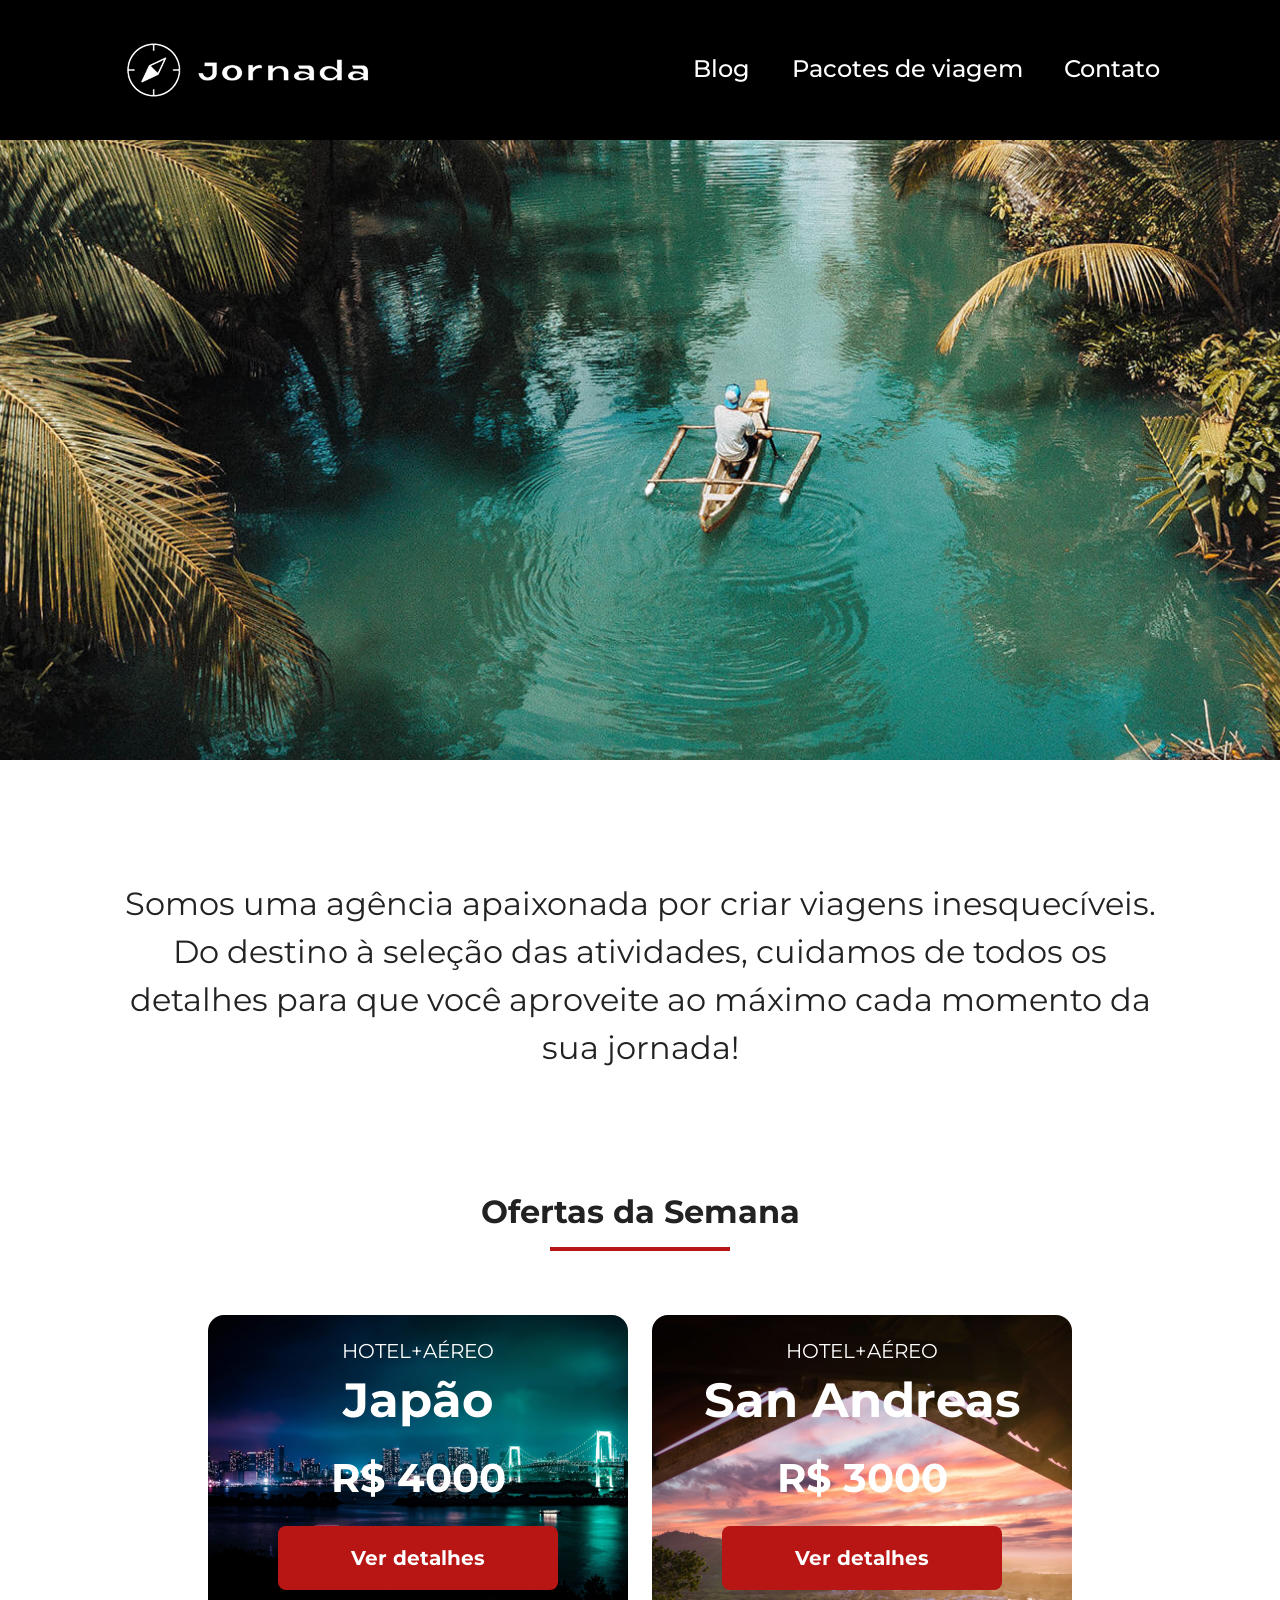
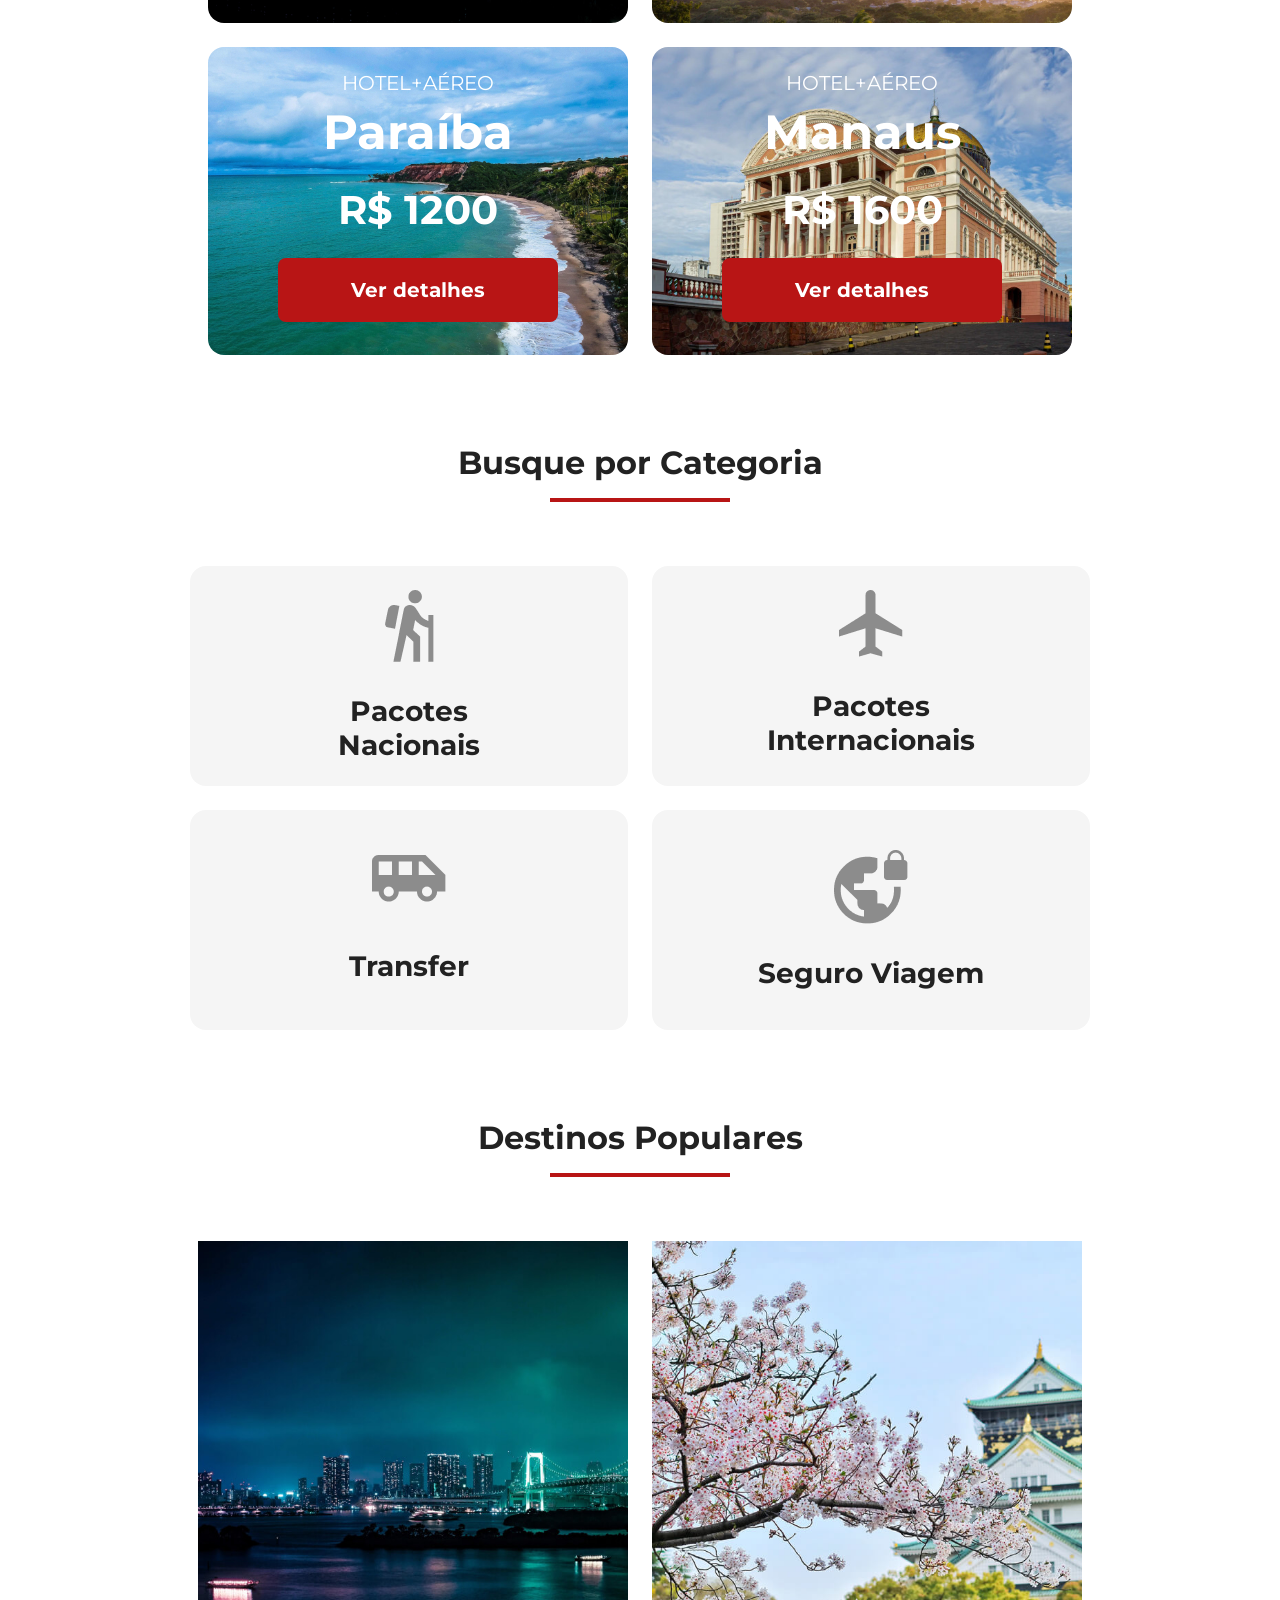
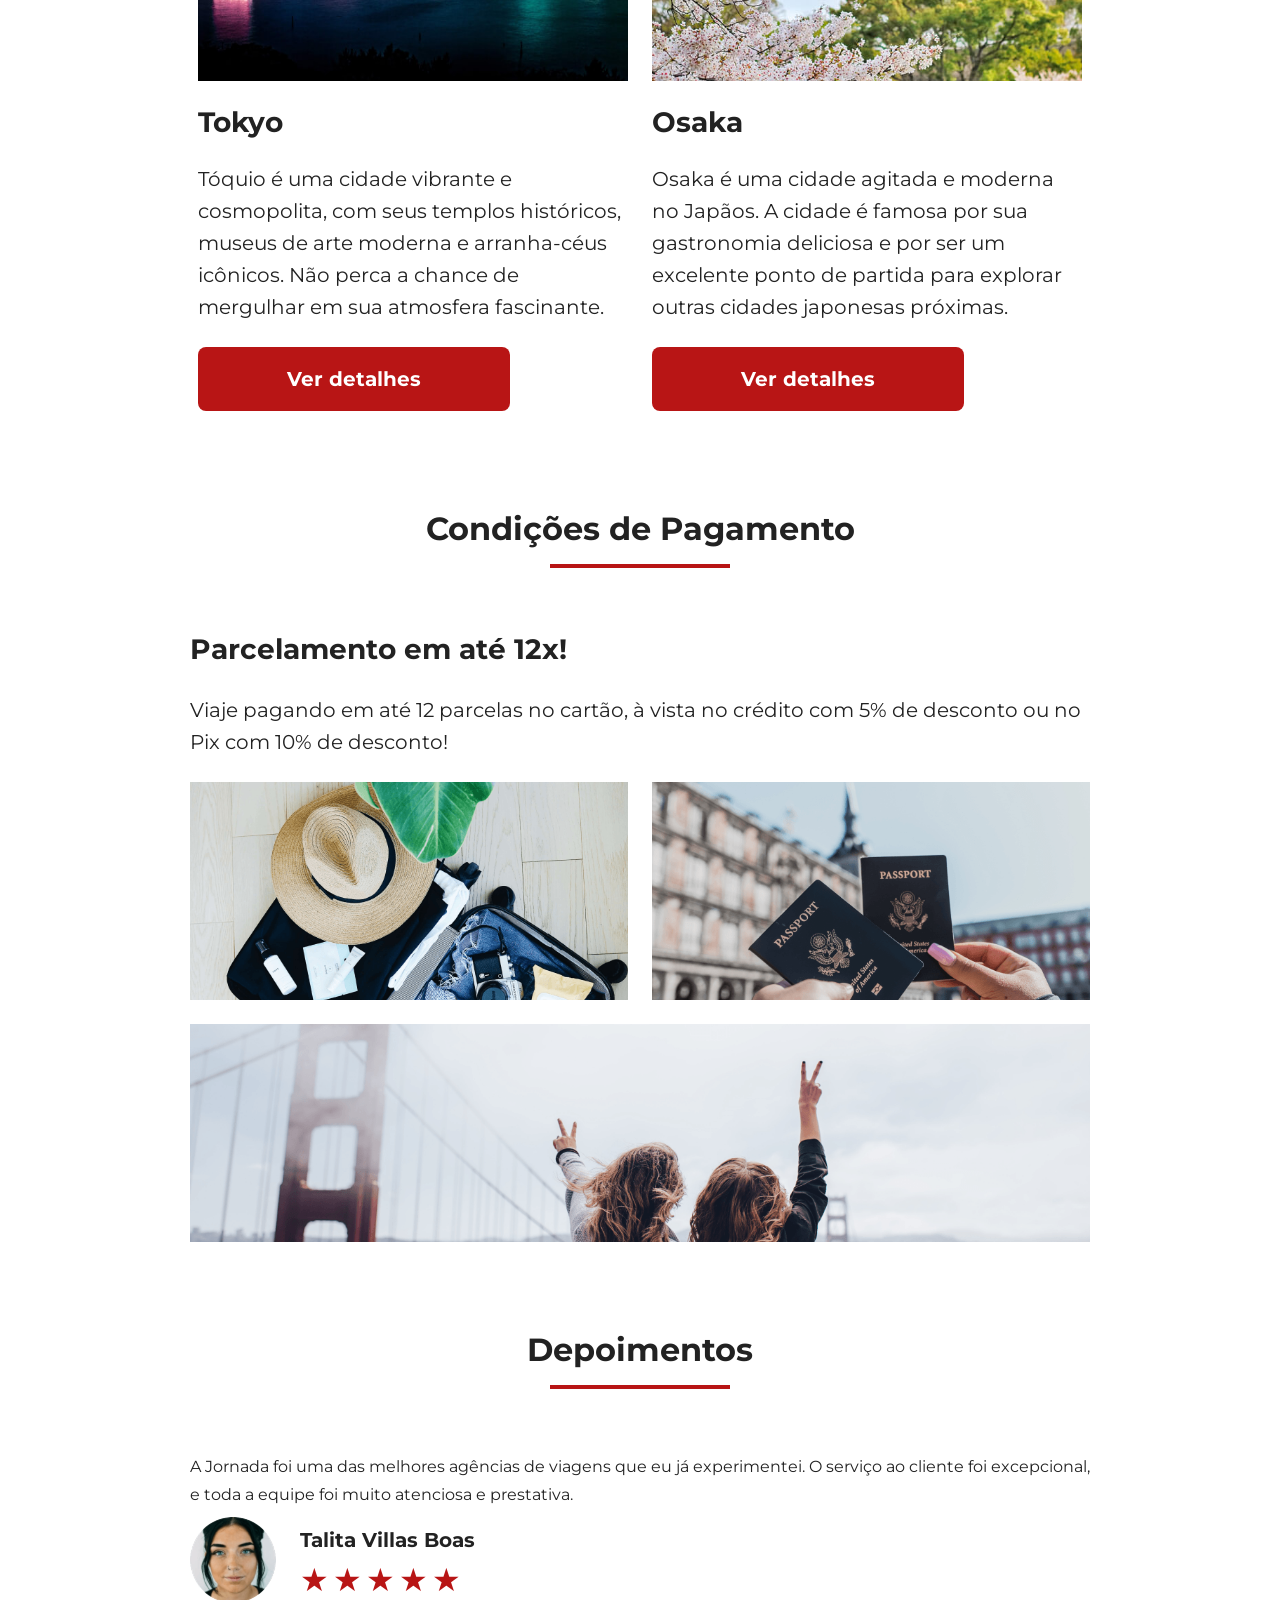
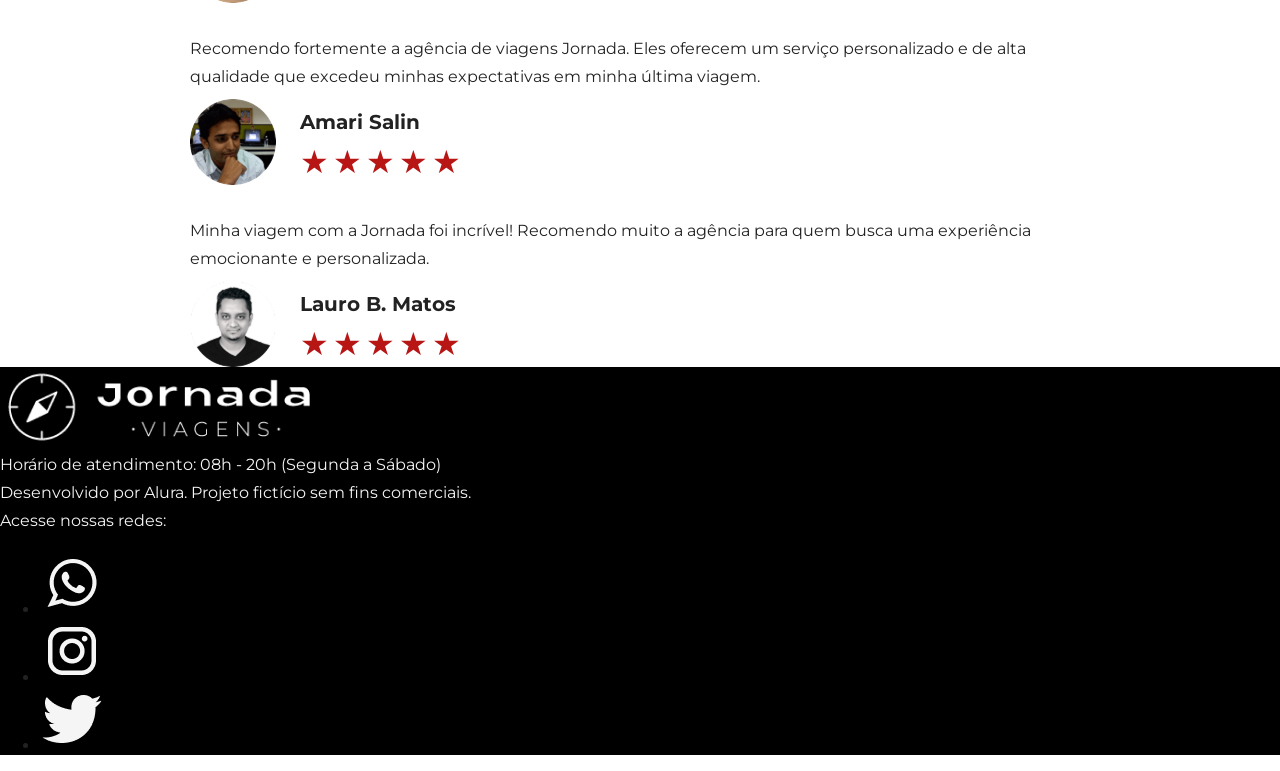
==== index.html @ 7fd42ebe "Adiciona estrutura html" ====
<!doctype html>
<html lang="pt-br">
  <head>
    <meta charset="UTF-8" />
    <meta name="viewport" content="width=device-width, initial-scale=1.0" />
    <link rel="stylesheet" href="CSS/style.css" />
    <title>Jornada Viagens</title>
  </head>
  <body>
    <header class="main-header">
      <a class="logo" href="#" title="Voltar para a página inicial">
        <img
          class="img-mobile"
          src="img/bussola-jornada-branca.png"
          alt="Bussola da logo Jornada Viagens na cor branca"
        />
        <img
          class="img-desktop"
          src="img/bussola-com-nome-branco.png"
          alt="Bussola da logo Jornada Viagens na cor branca"
        />
      </a>
      <div class="navigation-menu">
        <img src="img/menu.png" alt="menu" />
        <nav>
          <ul class="list-links">
            <li>
              <a href="blog.html" target="_blank" title="Acessar blog">Blog</a>
            </li>
            <li>
              <a
                href="pacotes.html"
                target="_blank"
                title="Acessar pacotes de viagem"
                >Pacotes de viagem</a
              >
            </li>
            <li>
              <a href="contato.html" target="_blank" title="Acessar contatos"
                >Contato</a
              >
            </li>
          </ul>
        </nav>
      </div>
    </header>
    <section class="hero">
      <div class="hero-img"></div>
      <h2>
        Somos uma agência apaixonada por criar viagens inesquecíveis. Do destino
        à seleção das atividades, cuidamos de todos os detalhes para que você
        aproveite ao máximo cada momento da sua jornada!
      </h2>
    </section>
    <section class="offers">
      <div class="section-title">
        <h2>Ofertas da Semana</h2>
        <hr />
      </div>
      <div class="offers-cards">
        <article class="card japao">
          <header>
            <p>HOTEL+AÉREO</p>
            <h3>
              Japão<br />
              <span>R$ 4000</span>
            </h3>
          </header>
          <footer>
            <a href="#" class="button button--mini" target="_blank" title="Ver mais detalhes de Japão">Ver detalhes</a>
          </footer>
        </article>
        <article class="card san-andreas">
          <header>
            <p>HOTEL+AÉREO</p>
            <h3>
              San Andreas<br />
              <span>R$ 3000</span>
            </h3>
          </header>
          <footer>
            <a href="#" class="button button--mini" target="_blank" title="Ver mais detalhes de San Andreas"">Ver detalhes</a>
          </footer>
        </article>
        <article class="card paraiba">
          <header>
            <p>HOTEL+AÉREO</p>
            <h3>
              Paraíba<br />
              <span>R$ 1200</span>
            </h3>
          </header>
          <footer>
            <a href="#" class="button button--mini" target="_blank" title="Ver mais detalhes de Paraiba"">Ver detalhes</a>
          </footer>
        </article>
        <article class="card manaus">
          <header>
            <p>HOTEL+AÉREO</p>
            <h3>
              Manaus<br />
              <span>R$ 1600</span>
            </h3>
          </header>
          <footer>
            <a href="#" class="button button--mini" target="_blank" title="Ver mais detalhes de Manaus">Ver detalhes</a>
          </footer>
        </article>
      </div>
    </section>
    <section class="categories">
      <div class="section-title">
        <h2>Busque por Categoria</h2>
        <hr>
      </div>
      <div class="categories-cards">
        <a class="card" href="#" target="_blank"" title="Busque pela categoria Pacotes Nacionais"> <img src="img/icone-pacotes-nacionais.png" alt="Icone de um viajante representando a categoria de Pacotes Nacionais"> 
        <h3 class="content-title">Pacotes <br>
        Nacionais</h3>
      </a>
      <a class="card" href="#" target="_blank"" title="Busque pela categoria Pacotes Internacionais"> <img src="img/icone-pacotes-internacionais.png" alt="Icone de avião representando a categoria de Pacotes Internacionais">
      <h3 class="content-title">Pacotes <br>
      Internacionais</h3>
      </a>
      <a class="card single-line transfer" href="#" target="_blank"" title="Busque pela categoria Transfer"> <img src="img/icone -transfer.png" alt="Icone de um carro de transporte representando a categoria Transfer">
      <h3 class="content-title">Transfer</h3>
      </a>
      <a class="card single-line" href="#" target="_blank"" title="Busque pela categoria Seguro Viagem"> <img src="img/icone - seguro-viagem.png" alt="Icone de um globo mundial com cadeado representando a categoria Seguro Viagem">
      <h3 class="content-title">Seguro Viagem</h3>
      </a>
      </div>
    </section>
    <section class="destination">
      <div class="section-title">
        <h2>Destinos Populares</h2>
        <hr>
      </div>
      <div class="destination-items">
        <article class="items">
          <header>
            <div class="img-destination tokyo"></div>
            <h4 class="content-title">Tokyo</h4>
            <p class="content-text">Tóquio é uma cidade vibrante e cosmopolita, com seus templos históricos, museus de arte moderna e arranha-céus icônicos. Não perca a chance de mergulhar em sua atmosfera fascinante.</p>
          </header>
          <footer>
            <a href="#" class="button button--large" target="_blank" title="Veja mais detalhes do destino Tokyo">Ver detalhes</a>
          </footer>
        </article>
        <article class="items">
          <header>
            <div class="img-destination osaka"></div>
            <h4 class="content-title">Osaka</h4>
            <p class="content-text">Osaka é uma cidade agitada e moderna no Japãos. A cidade é famosa por sua gastronomia deliciosa e por ser um excelente ponto de partida para explorar outras cidades japonesas próximas.</p>
          </header>
          <footer>
            <a href="#" class="button button--large" target="_blank" title="Veja mais detalhes do destino Osaka">Ver detalhes</a>
          </footer>
        </article>
      </div>
    </section>
    <section class="payment">
      <div class="section-title">
        <h2>Condições de Pagamento</h2>
        <hr>
      </div>
      <div class="content-container">
        <div class="text-content">
          <h3 class="content-title">Parcelamento em até 12x!</h3>
          <p class="content-text">Viaje pagando em até 12 parcelas no cartão, à vista no crédito com 5% de desconto ou no Pix com 10% de desconto! </p>
        </div>
        <div class="image-gallery">
          <div class="image first"></div>
          <div class="image second"></div>
          <div class="image thirdy colspan-2"></div>
        </div>
      </div>
    </section>
    <section class="testimonials">
      <div class="section-title">
        <h2>Depoimentos</h2>
        <hr>
      </div>
      <div class="testimonials-container">
        <article>
          <header>
          <p class="secondary-text">A Jornada foi uma das melhores agências de viagens que eu já experimentei. O serviço ao cliente foi excepcional, e toda a equipe foi muito atenciosa e prestativa.</p>
          </header>
          <footer>
            <img src="img/talita-villas.png" alt="Imagem de perfil da cliente Talita Villas Boas">
            <div class="profile-content">
              <h4>Talita Villas Boas</h4>
              <div class="rating">
                <span class="star">★</span>
                <span class="star">★</span>
                <span class="star">★</span>
                <span class="star">★</span>
                <span class="star">★</span>
              </div>
            </div>
          </footer>
        </article>
        <article>
          <header>
            <p class="secondary-text">Recomendo fortemente a agência de viagens Jornada. Eles oferecem um serviço personalizado e de alta qualidade que excedeu minhas expectativas em minha última viagem.</p>
          </header>
          <footer>
            <img src="img/amari-salin.png" alt="Imagem de perfil do cliente Amari Salin">
            <div class="profile-content">
              <h4>Amari Salin</h4>
              <div class="rating">
                <span class="star">★</span>
                <span class="star">★</span>
                <span class="star">★</span>
                <span class="star">★</span>
                <span class="star">★</span>
              </div>
            </div>
          </footer>
        </article>
        <article>
          <header>
            <p class="secondary-text">Minha viagem com a Jornada foi incrível! Recomendo muito a agência para quem busca uma experiência emocionante e personalizada.</p>
          </header>
          <footer>
            <img src="img/lauro-matos.png" alt="Imagem de perfil do cliente Lauro B. Matos">
            <div class="profile-content">
              <h4>Lauro B. Matos</h4>
              <div class="rating">
                <span class="star">★</span>
                <span class="star">★</span>
                <span class="star">★</span>
                <span class="star">★</span>
                <span class="star">★</span>
              </div>
            </div>
          </footer>
        </article>
      </div>
    </section>
    <footer class="main-footer">
      <a class="logo-footer" href="#" title="Voltar para a pagina inicial">
        <img src="img/Logo-jornada-footer.png" alt="Logo do site Jornada Viagens">
      </a>
      <div class="hour">
        <p class="secondary-text secondary-text--footer">Horário de atendimento: 08h - 20h (Segunda a Sábado)</p>
      </div>
      <div class="alura">
        <p class="secondary-text secondary-text--footer">Desenvolvido por Alura. Projeto fictício sem fins comerciais.</p>
      </div>
      <div class="social-medias">
        <p class="secondary-text secondary-text--footer">Acesse nossas redes:</p>
        <ul>
          <li><a href="#" target="_blank" title="Acesse nosso Whatsapp"><img src="img/icon-whatsapp.png" alt="Icone em branco do Whatsapp"></a></li>
          <li><a href="#" target="_blank" title="Acesse nosso Instagram"><img src="img/icon-instagram.png" alt="Icone em branco do Instagram"></a></li>
          <li><a href="#" target="_blank" title="Acesse nosso X"><img src="img/icon-x.png" alt="Icone em branco do X"></a></li>
        </ul>
      </div>
    </footer>
    <script src="js/index.js"></script>
  </body>
</html>
---- CSS/style.css ----
@import url(global.css);
@import url(header.css);
@import url(hero.css);
@import url(offer.css);
@import url(categories.css);
@import url(destination.css);
@import url(payment.css);
@import url(testimonials.css);
@import url(footer.css);
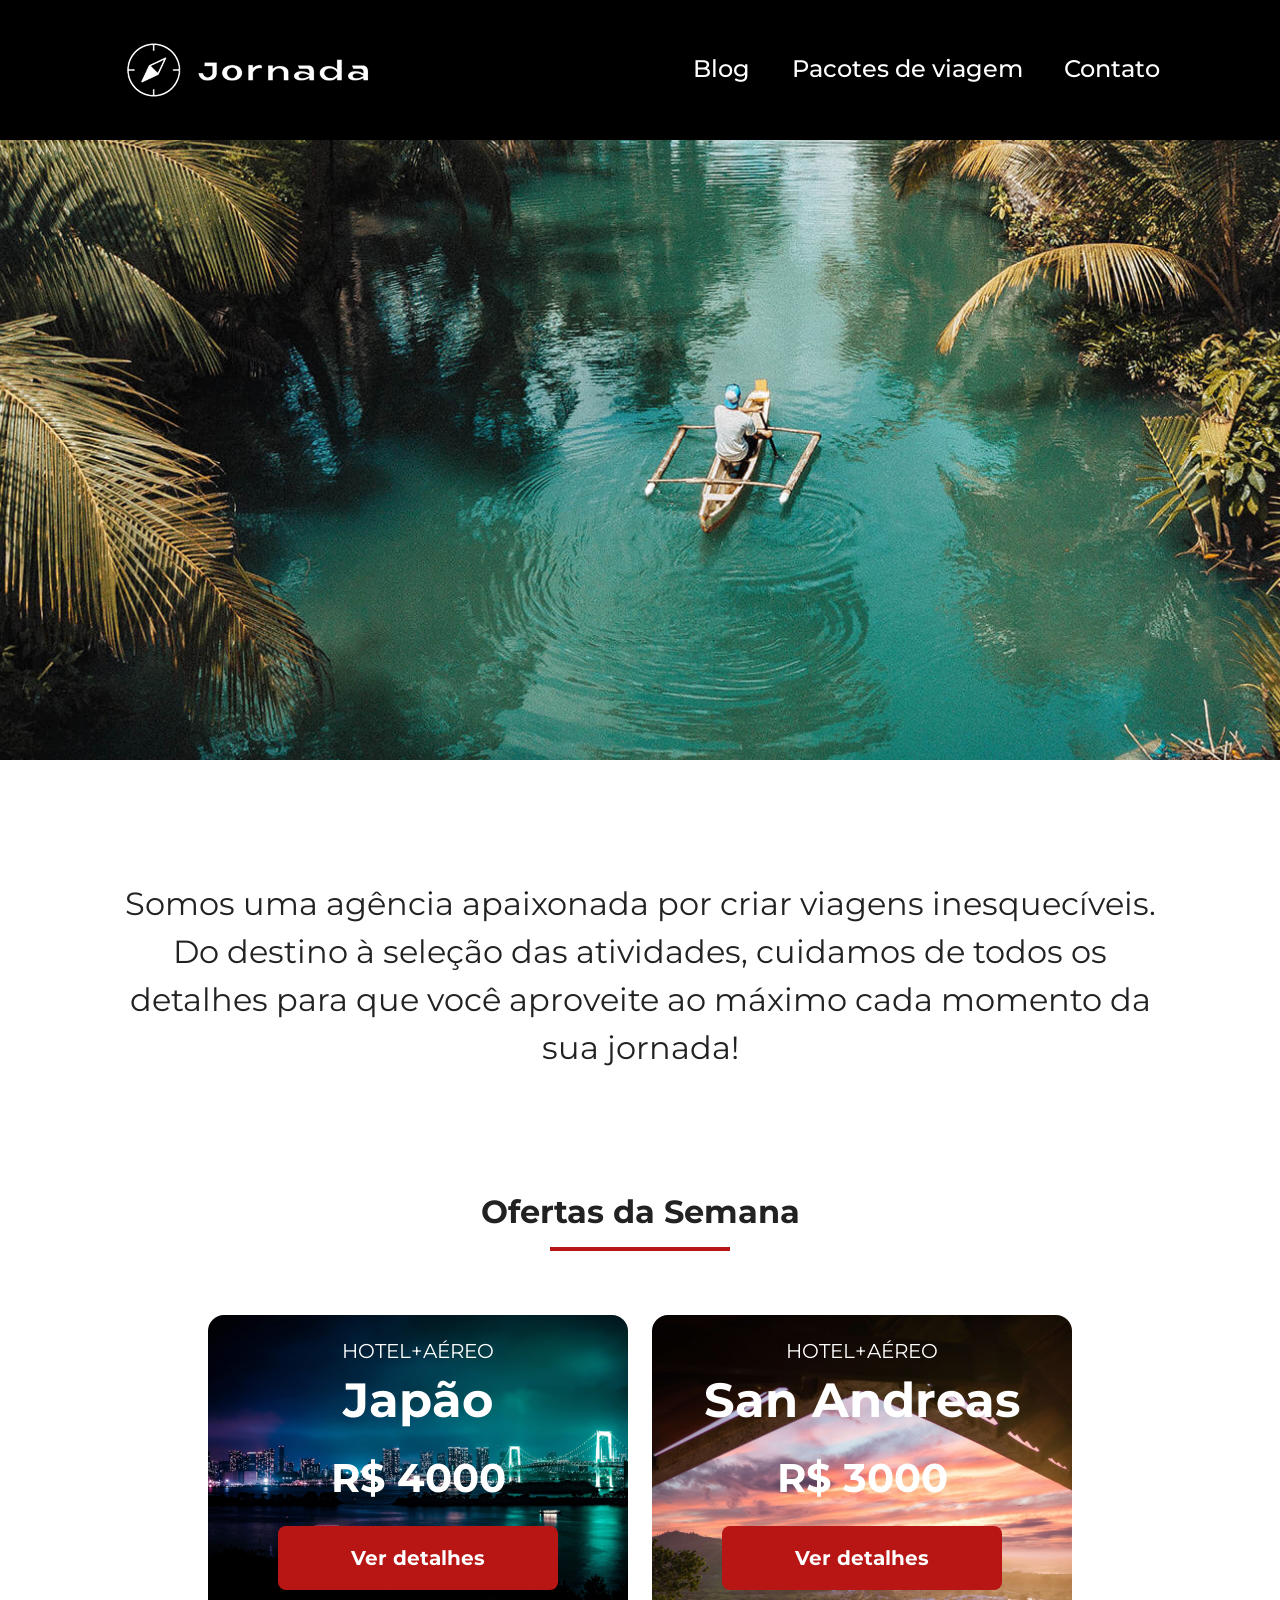
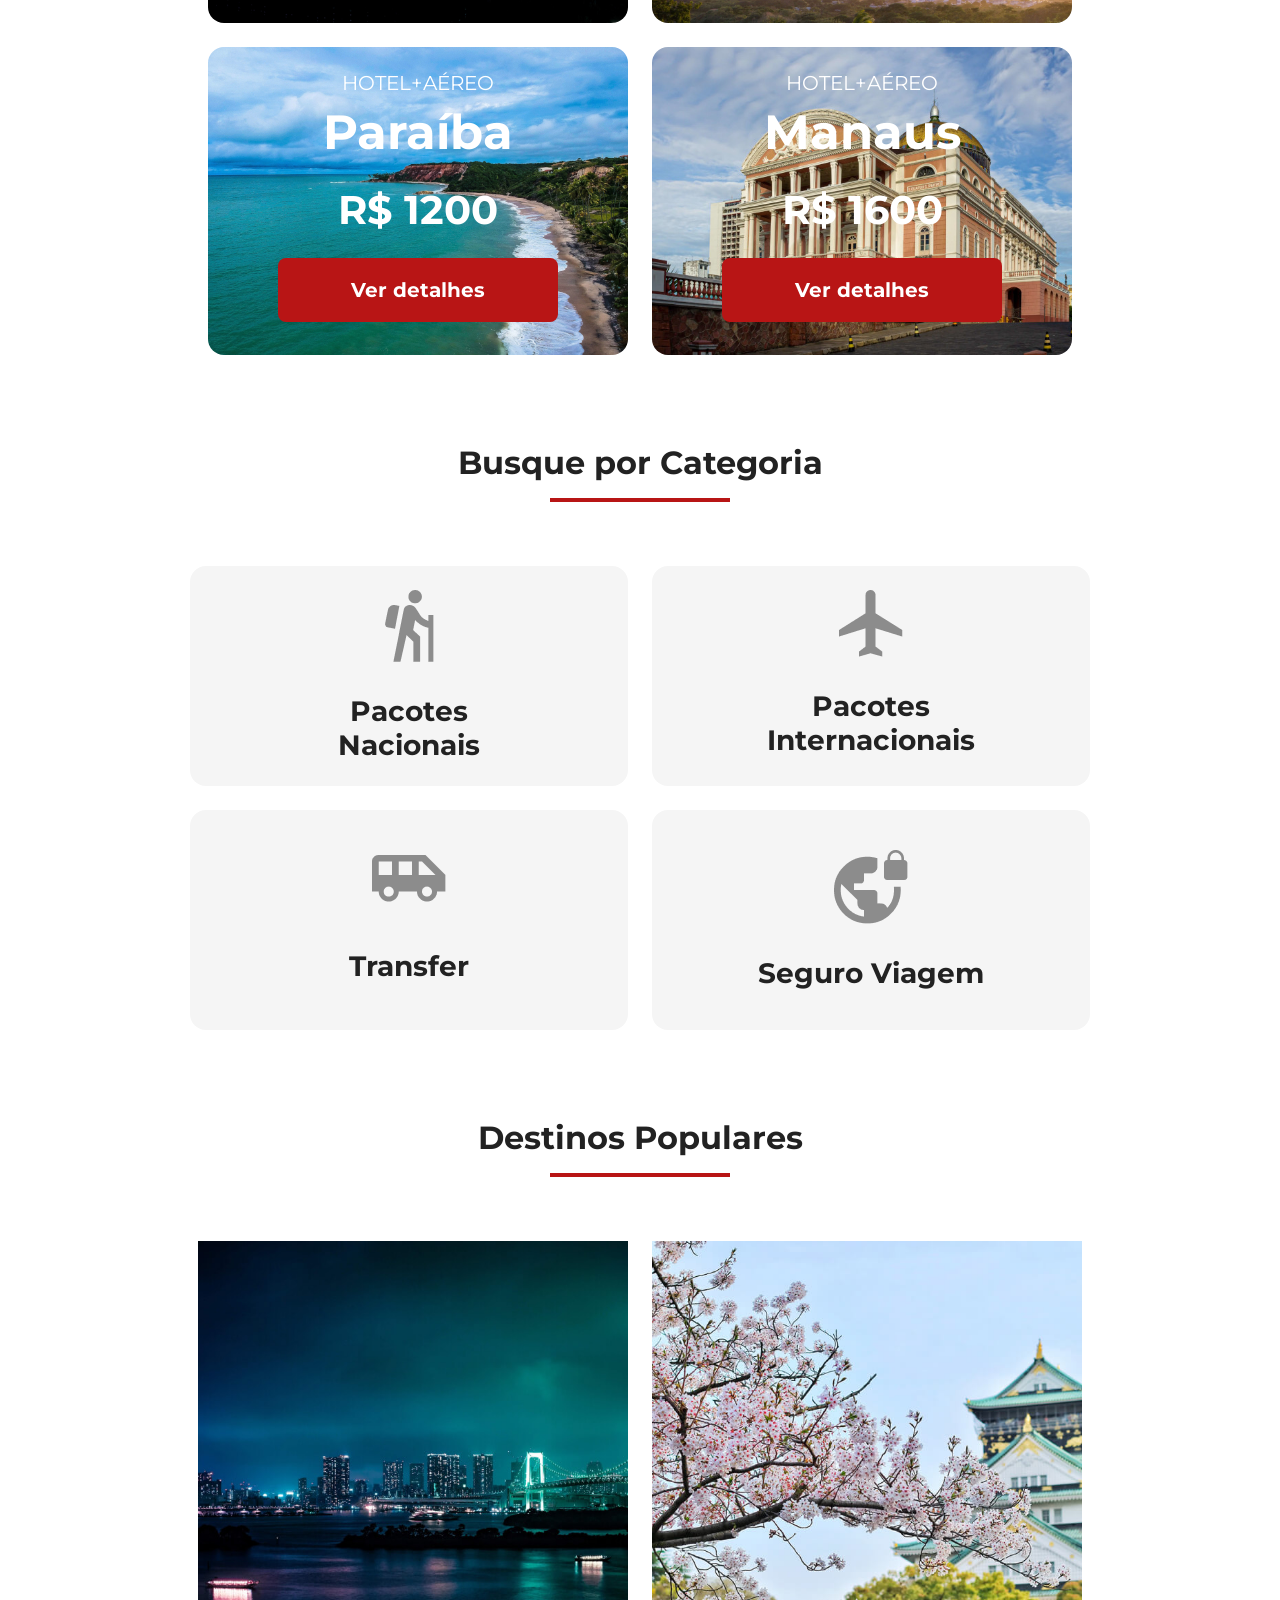
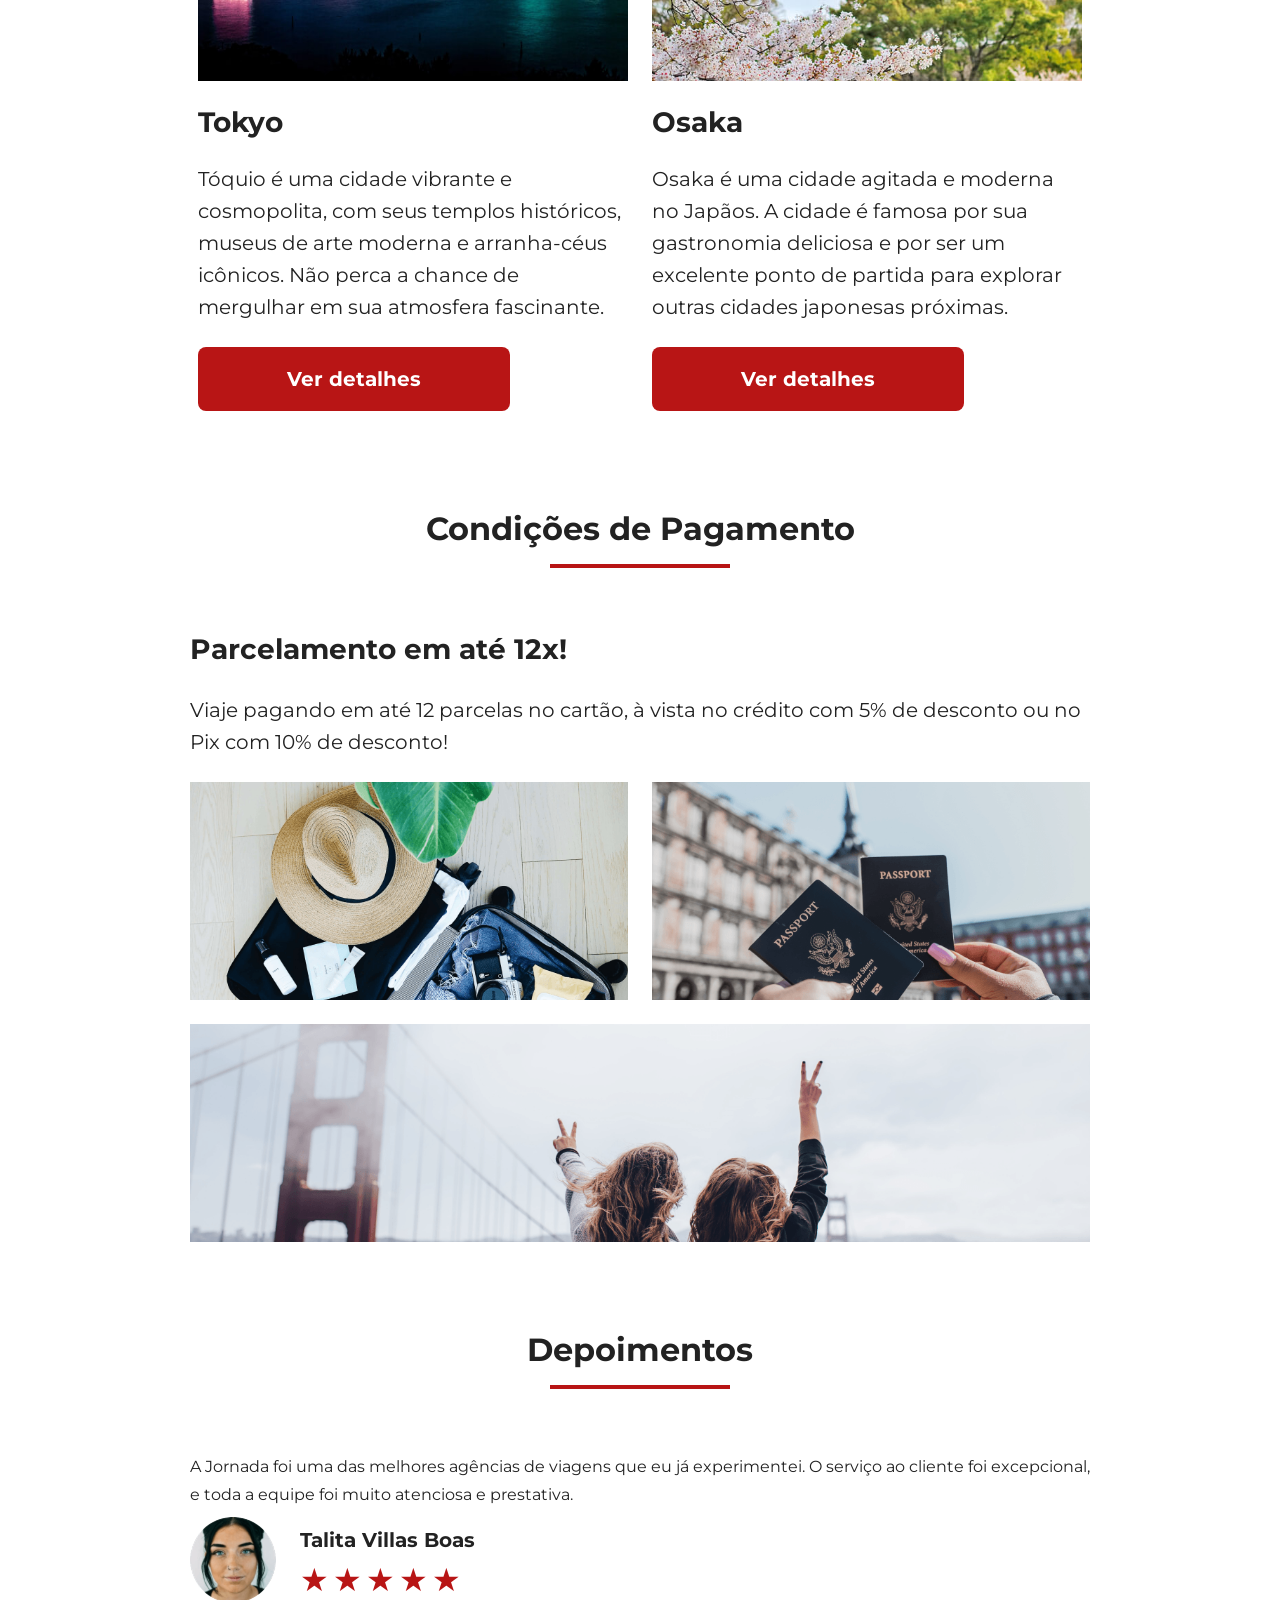
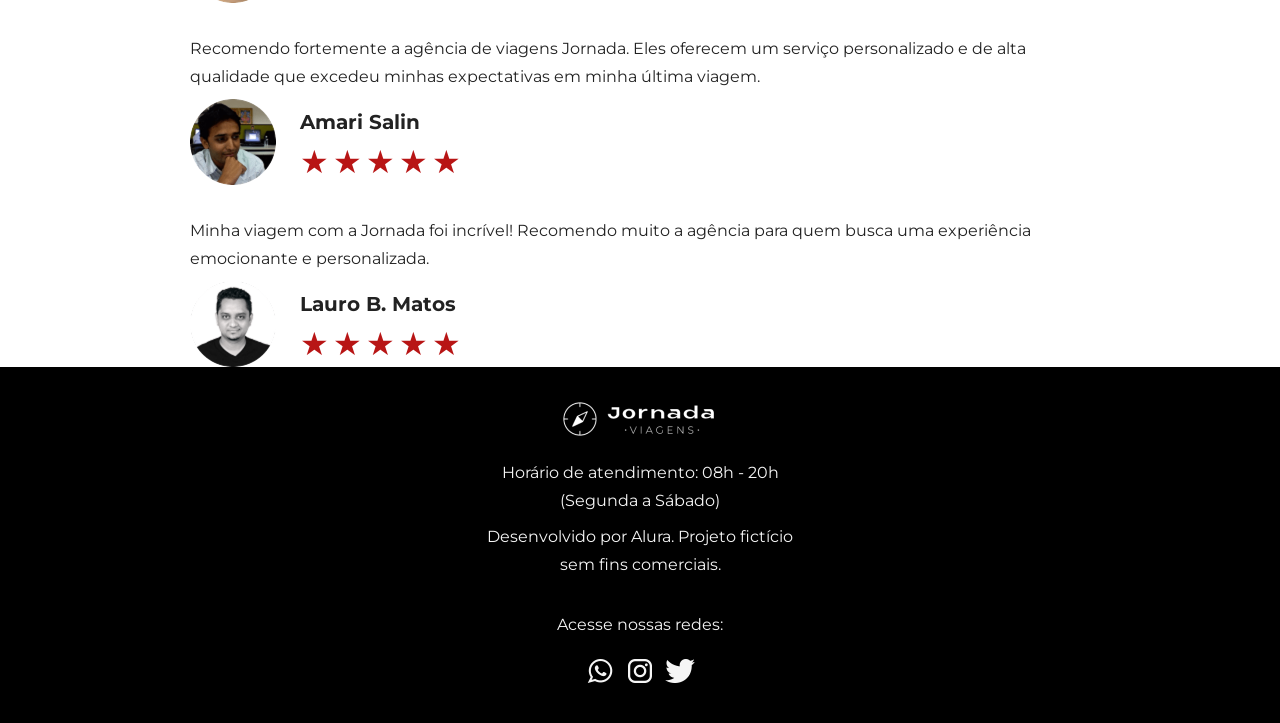
==== commit d50ca747: "Finaliza estilo mobile" ====
--- a/index.html
+++ b/index.html
@@ -241,11 +241,9 @@
       <a class="logo-footer" href="#" title="Voltar para a pagina inicial">
         <img src="img/Logo-jornada-footer.png" alt="Logo do site Jornada Viagens">
       </a>
-      <div class="hour">
-        <p class="secondary-text secondary-text--footer">Horário de atendimento: 08h - 20h (Segunda a Sábado)</p>
-      </div>
-      <div class="alura">
-        <p class="secondary-text secondary-text--footer">Desenvolvido por Alura. Projeto fictício sem fins comerciais.</p>
+      <div class="informations">
+        <p class="secondary-text secondary-text--footer">Horário de atendimento: 08h - 20h <br> (Segunda a Sábado)</p>
+        <p class="secondary-text secondary-text--footer">Desenvolvido por Alura. Projeto fictício <br> sem fins comerciais.</p>
       </div>
       <div class="social-medias">
         <p class="secondary-text secondary-text--footer">Acesse nossas redes:</p>
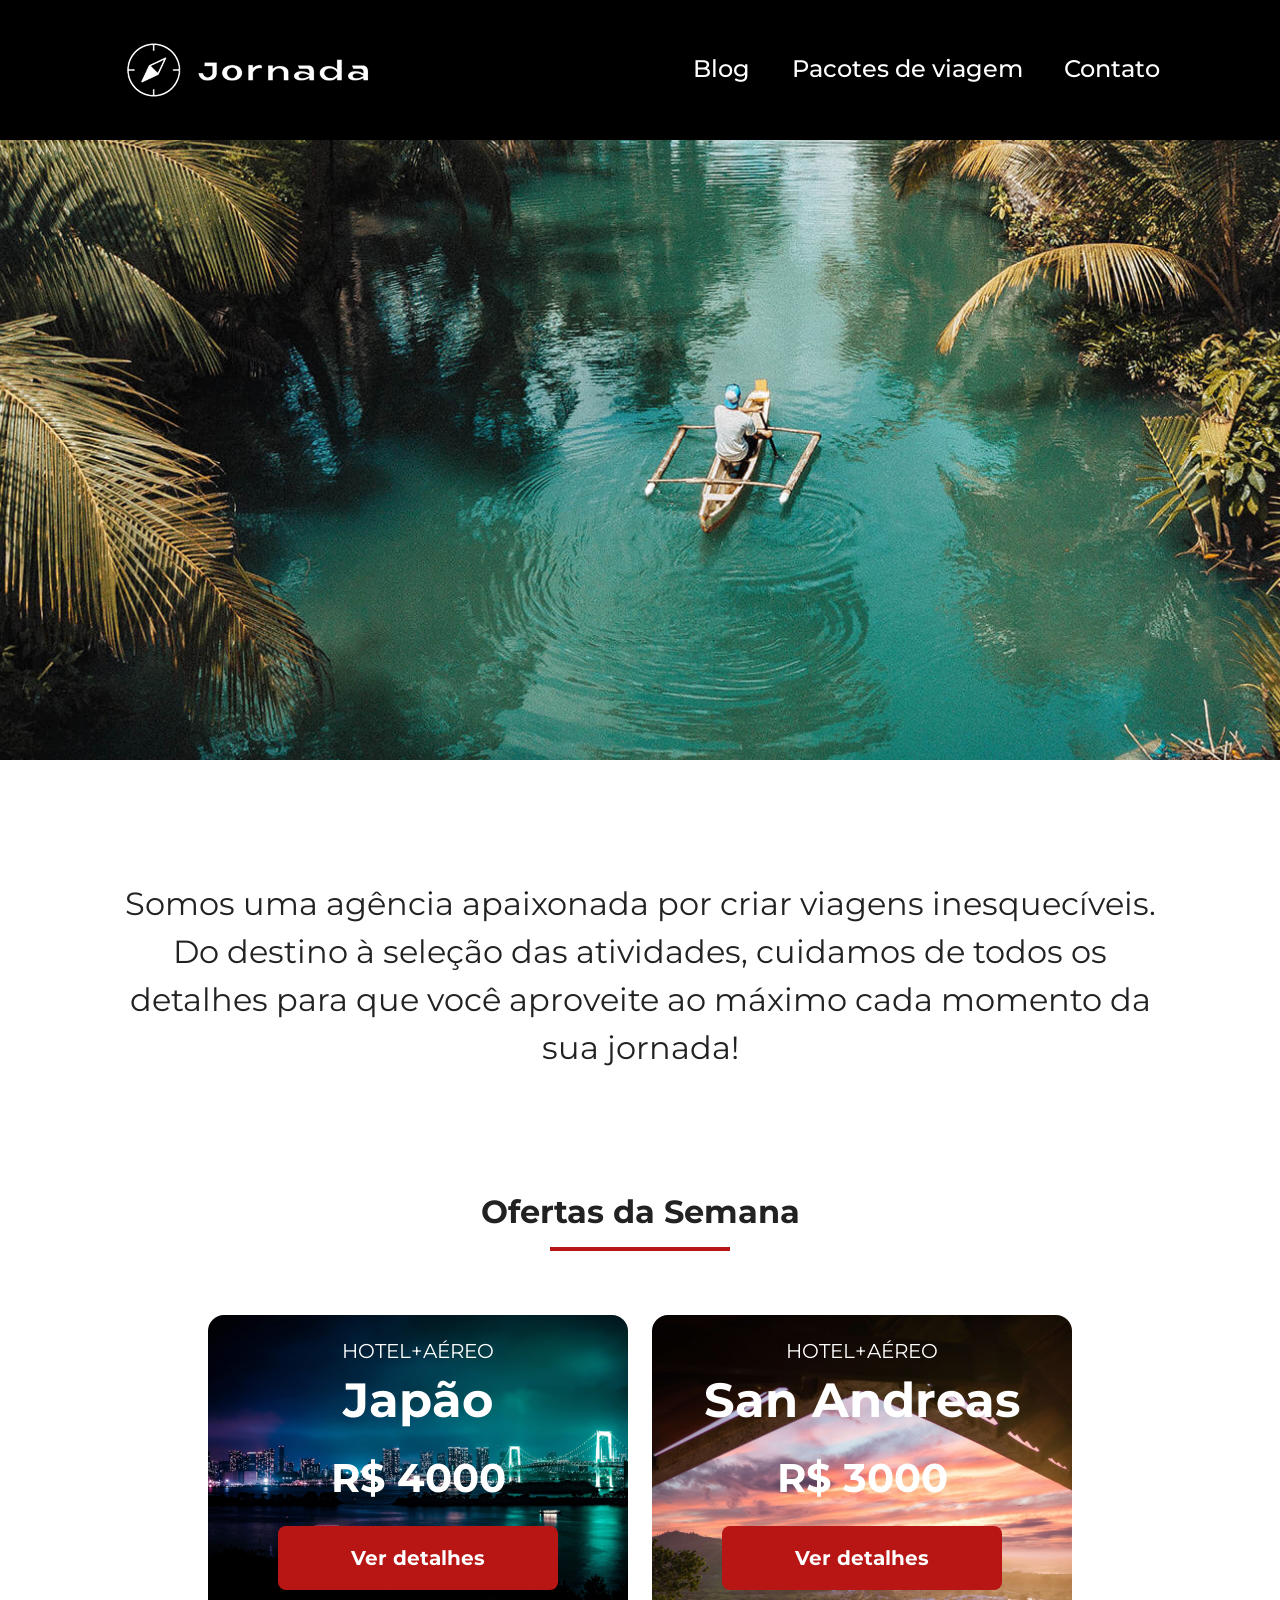
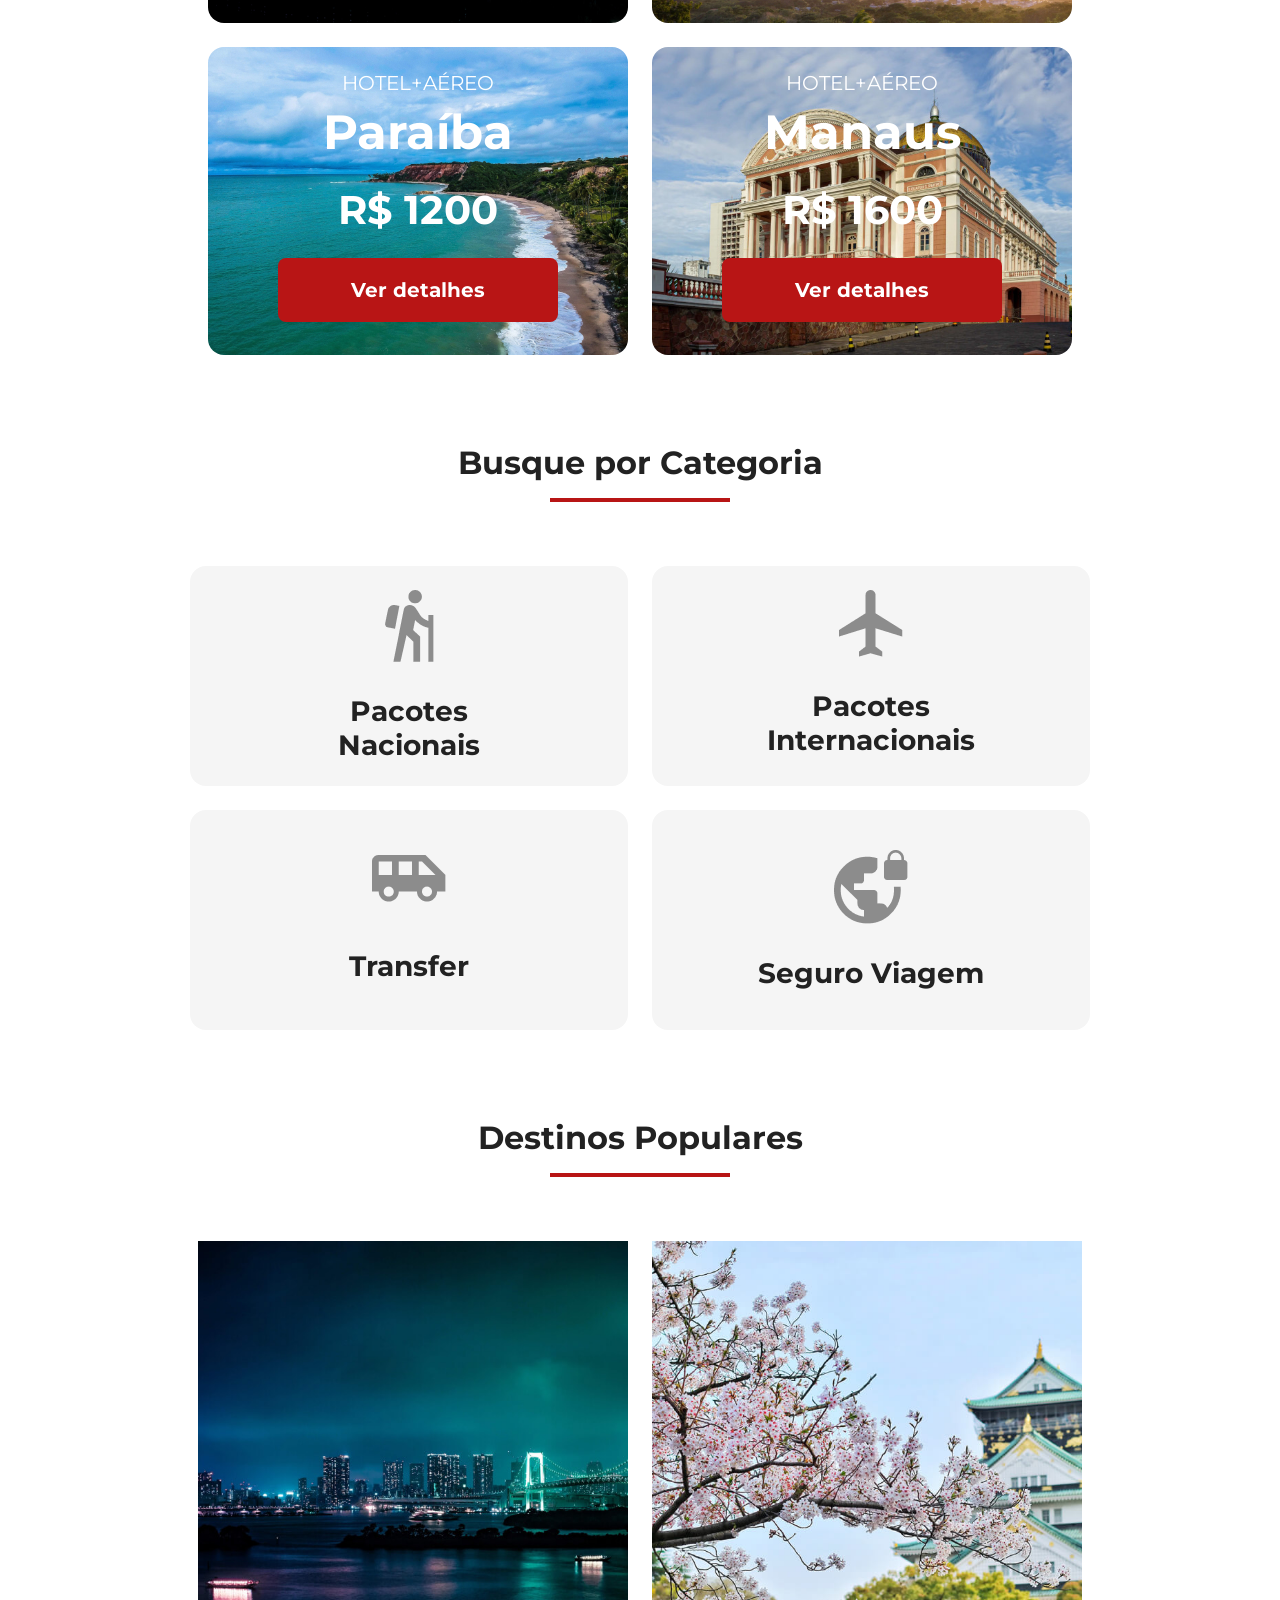
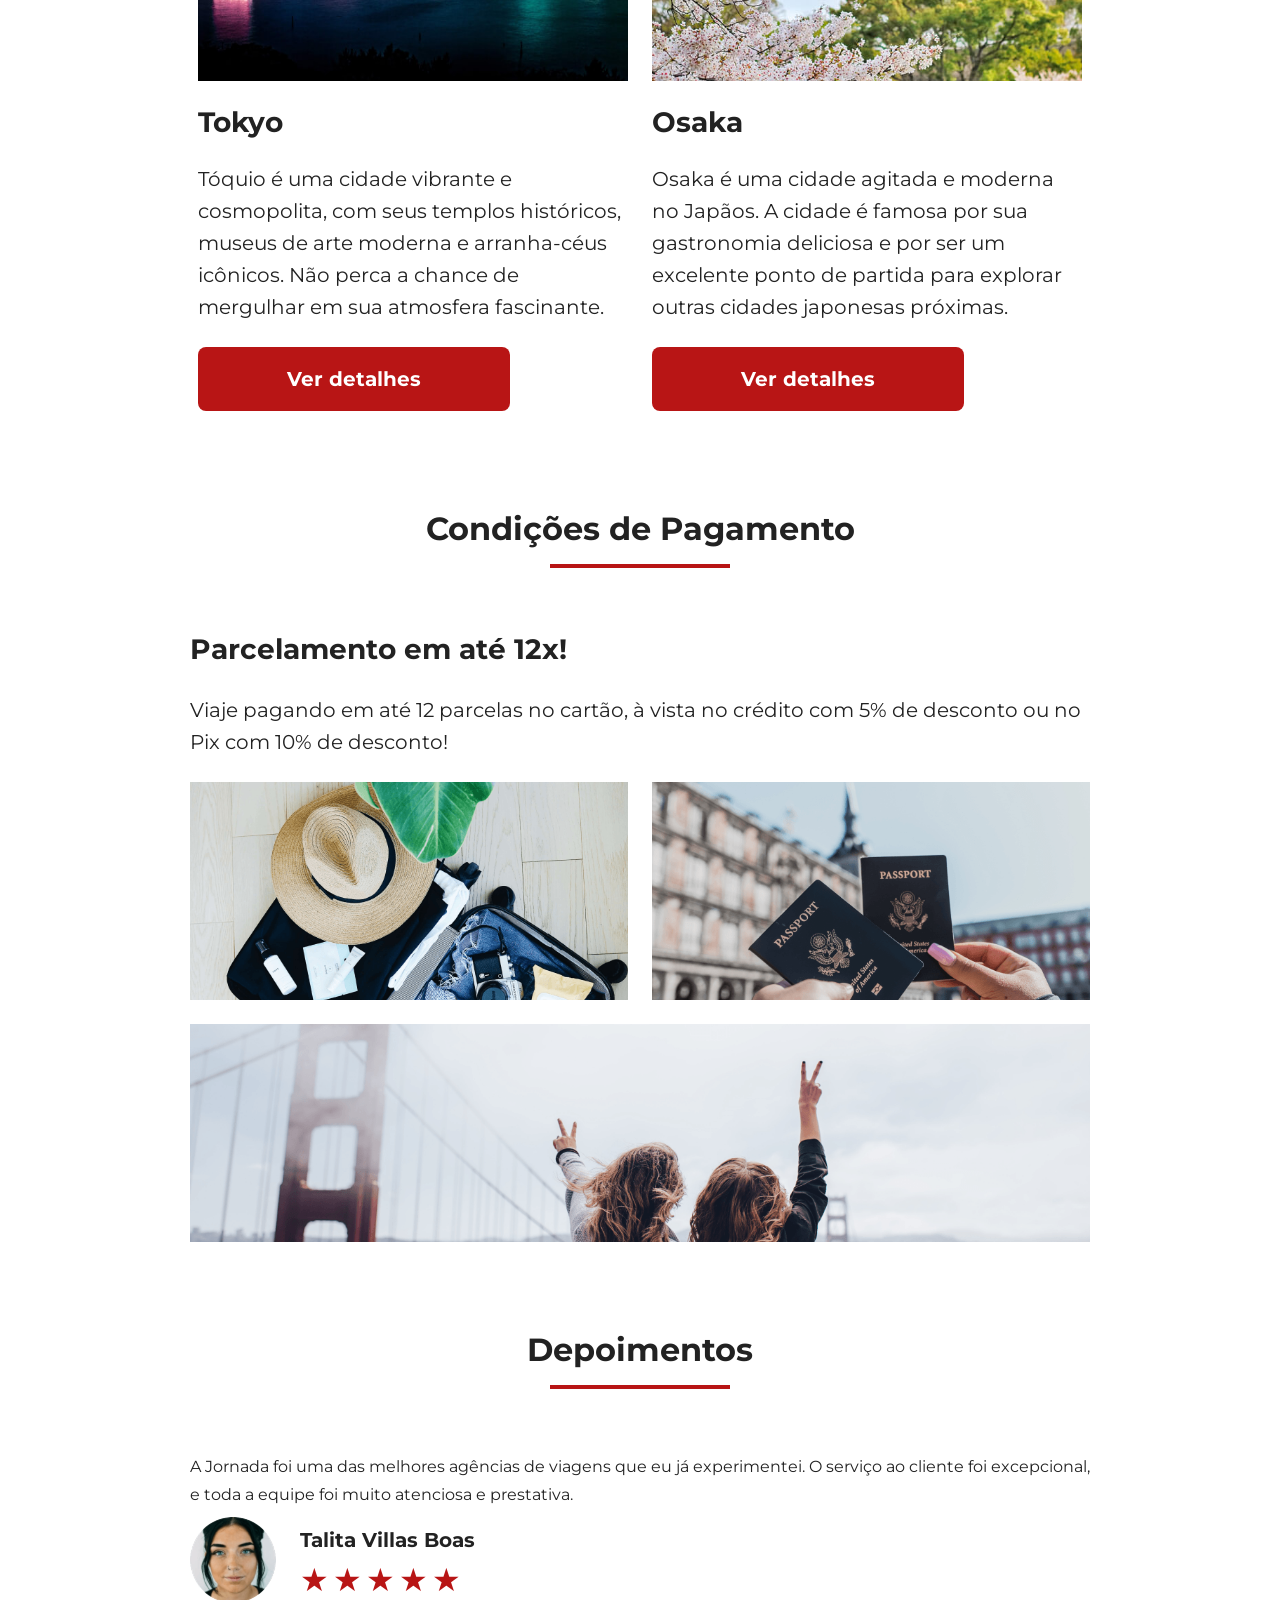
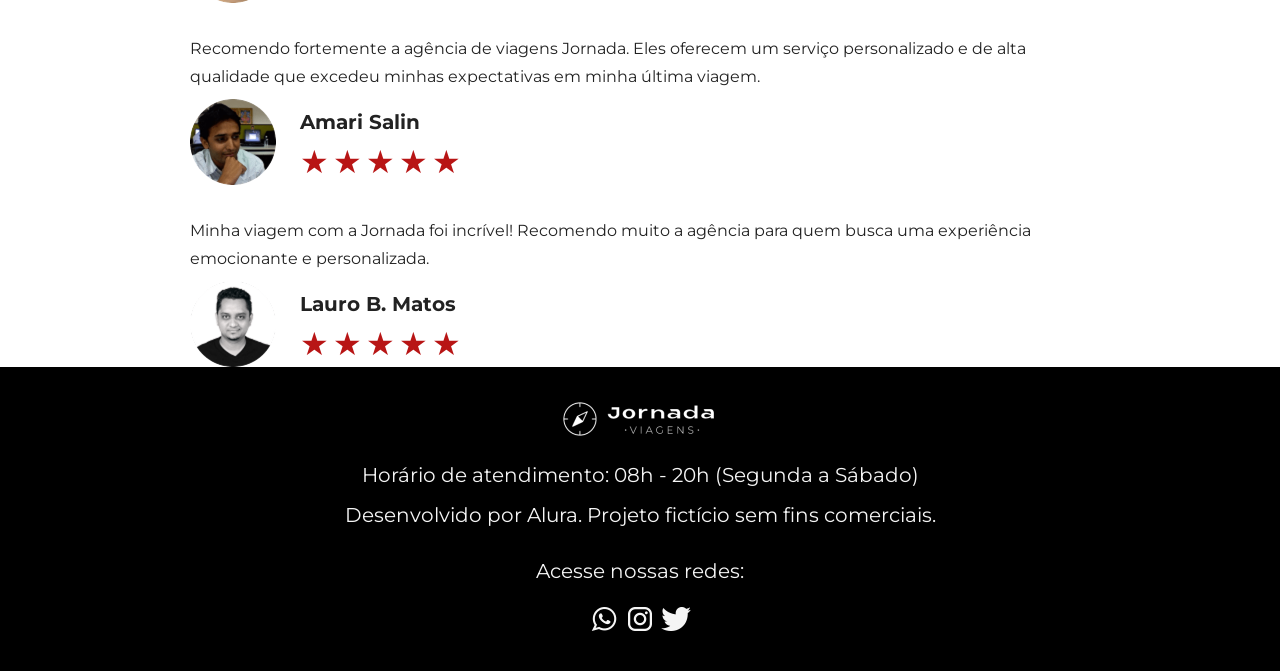
==== commit ee6cbe1f: "Finaliza footer e responsividade" ====
--- a/index.html
+++ b/index.html
@@ -238,20 +238,19 @@
       </div>
     </section>
     <footer class="main-footer">
-      <a class="logo-footer" href="#" title="Voltar para a pagina inicial">
-        <img src="img/Logo-jornada-footer.png" alt="Logo do site Jornada Viagens">
-      </a>
-      <div class="informations">
-        <p class="secondary-text secondary-text--footer">Horário de atendimento: 08h - 20h <br> (Segunda a Sábado)</p>
-        <p class="secondary-text secondary-text--footer">Desenvolvido por Alura. Projeto fictício <br> sem fins comerciais.</p>
-      </div>
-      <div class="social-medias">
+      <div class="footer-content">
+          <img src="img/Logo-jornada-footer.png" alt="Logo do site Jornada Viagens">
+          <p class="secondary-text secondary-text--footer">Horário de atendimento: 08h - 20h (Segunda a Sábado)</p>
+          <p class="secondary-text secondary-text--footer">Desenvolvido por Alura. Projeto fictício sem fins comerciais.</p>
+      </div>
+      <div class="footer-social">
         <p class="secondary-text secondary-text--footer">Acesse nossas redes:</p>
-        <ul>
-          <li><a href="#" target="_blank" title="Acesse nosso Whatsapp"><img src="img/icon-whatsapp.png" alt="Icone em branco do Whatsapp"></a></li>
-          <li><a href="#" target="_blank" title="Acesse nosso Instagram"><img src="img/icon-instagram.png" alt="Icone em branco do Instagram"></a></li>
-          <li><a href="#" target="_blank" title="Acesse nosso X"><img src="img/icon-x.png" alt="Icone em branco do X"></a></li>
-        </ul>
+        <a href="#" target="_blank" title="Acesse nosso Whatsapp"><img src="img/icon-whatsapp.png" alt="Icone em branco do Whatsapp">
+        </a>
+        <a href="#" target="_blank" title="Acesse nosso Instagram"><img src="img/icon-instagram.png" alt="Icone em branco do Instagram">
+        </a>
+        <a href="#" target="_blank" title="Acesse nosso X"><img src="img/icon-x.png" alt="Icone em branco do X">
+        </a>
       </div>
     </footer>
     <script src="js/index.js"></script>
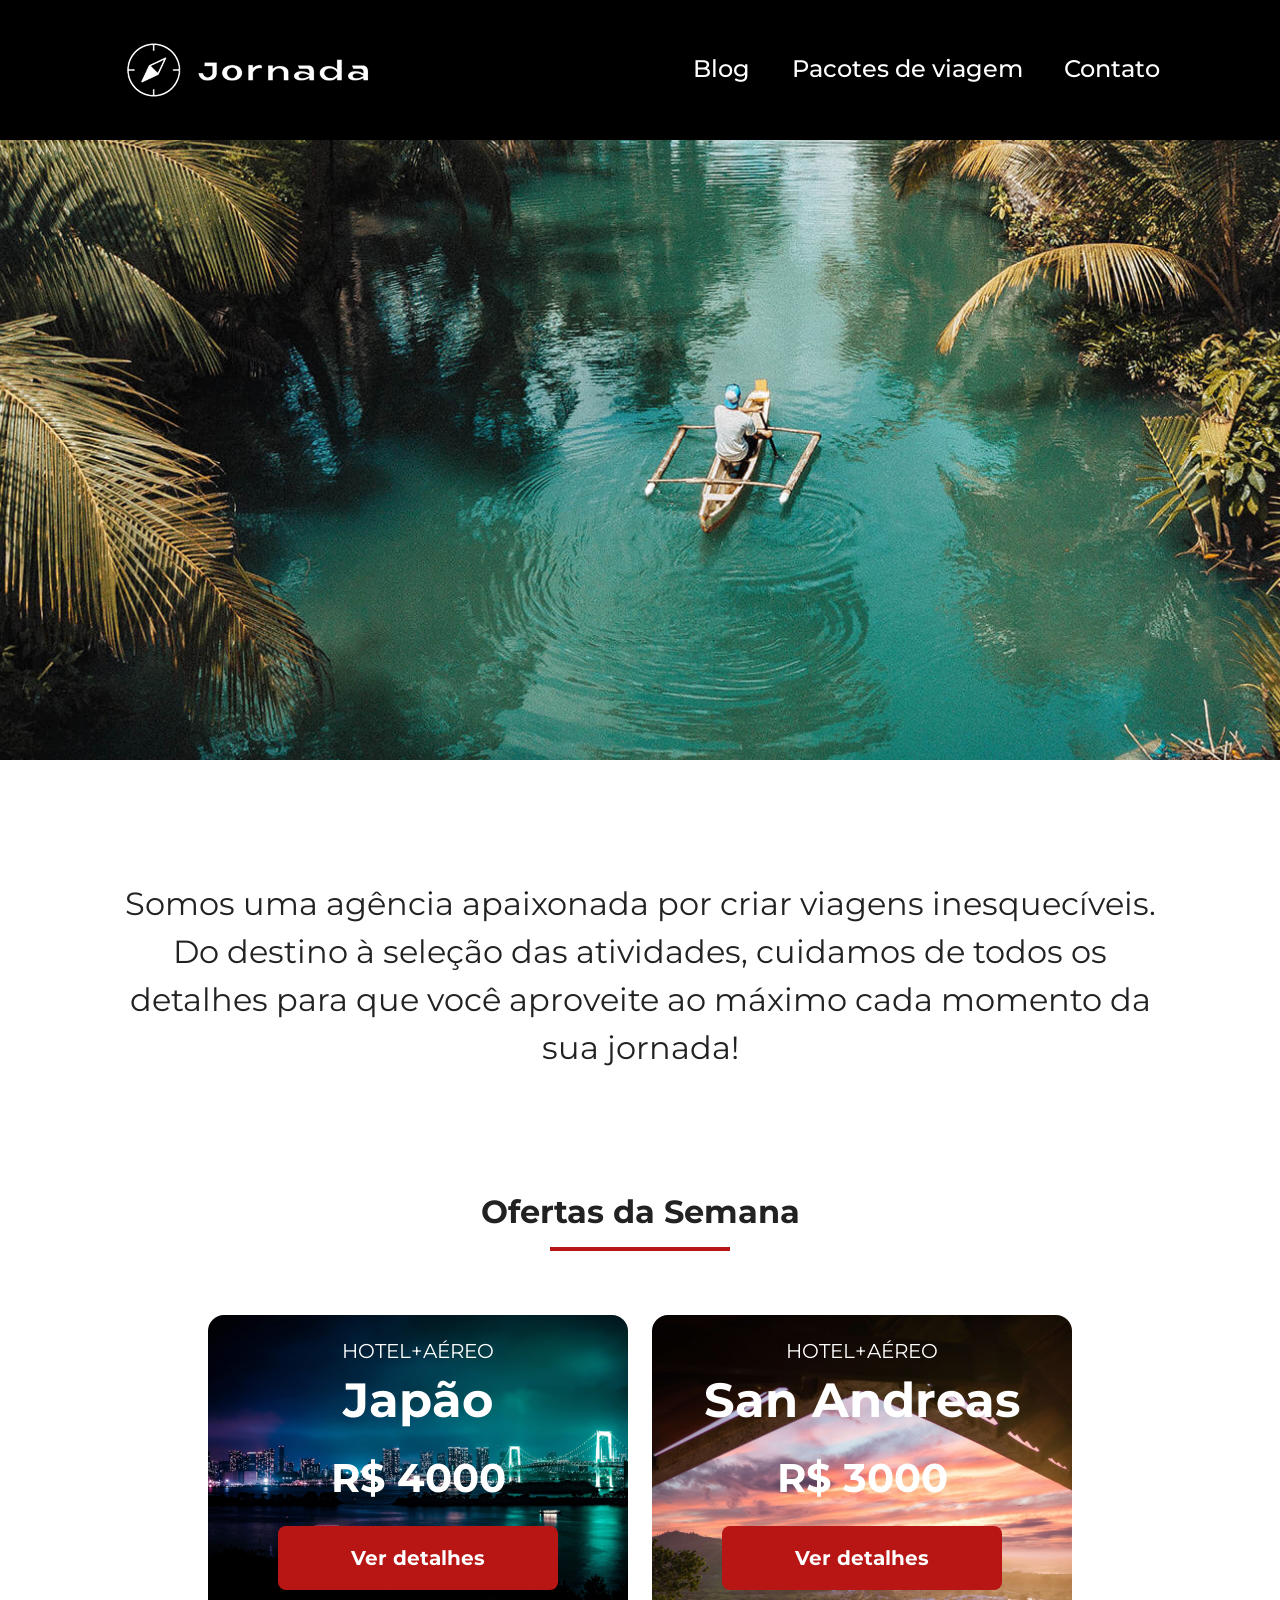
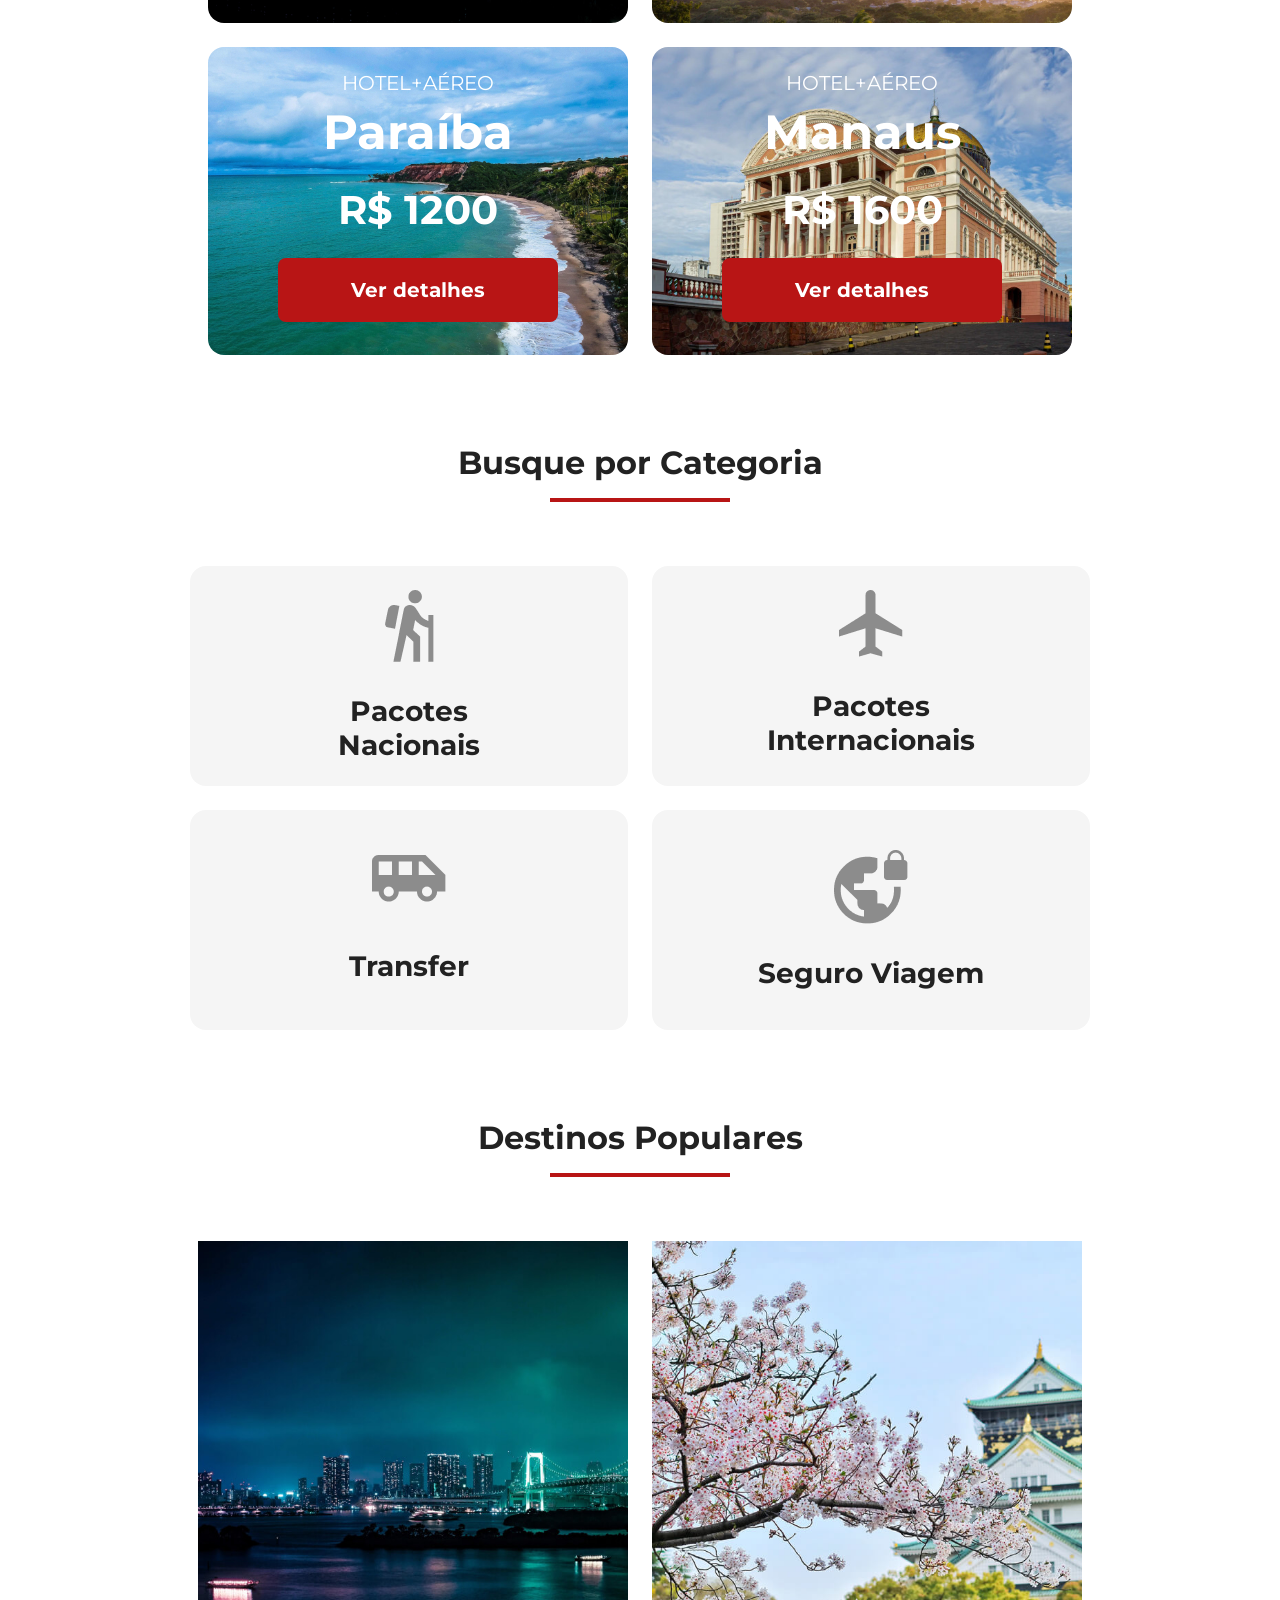
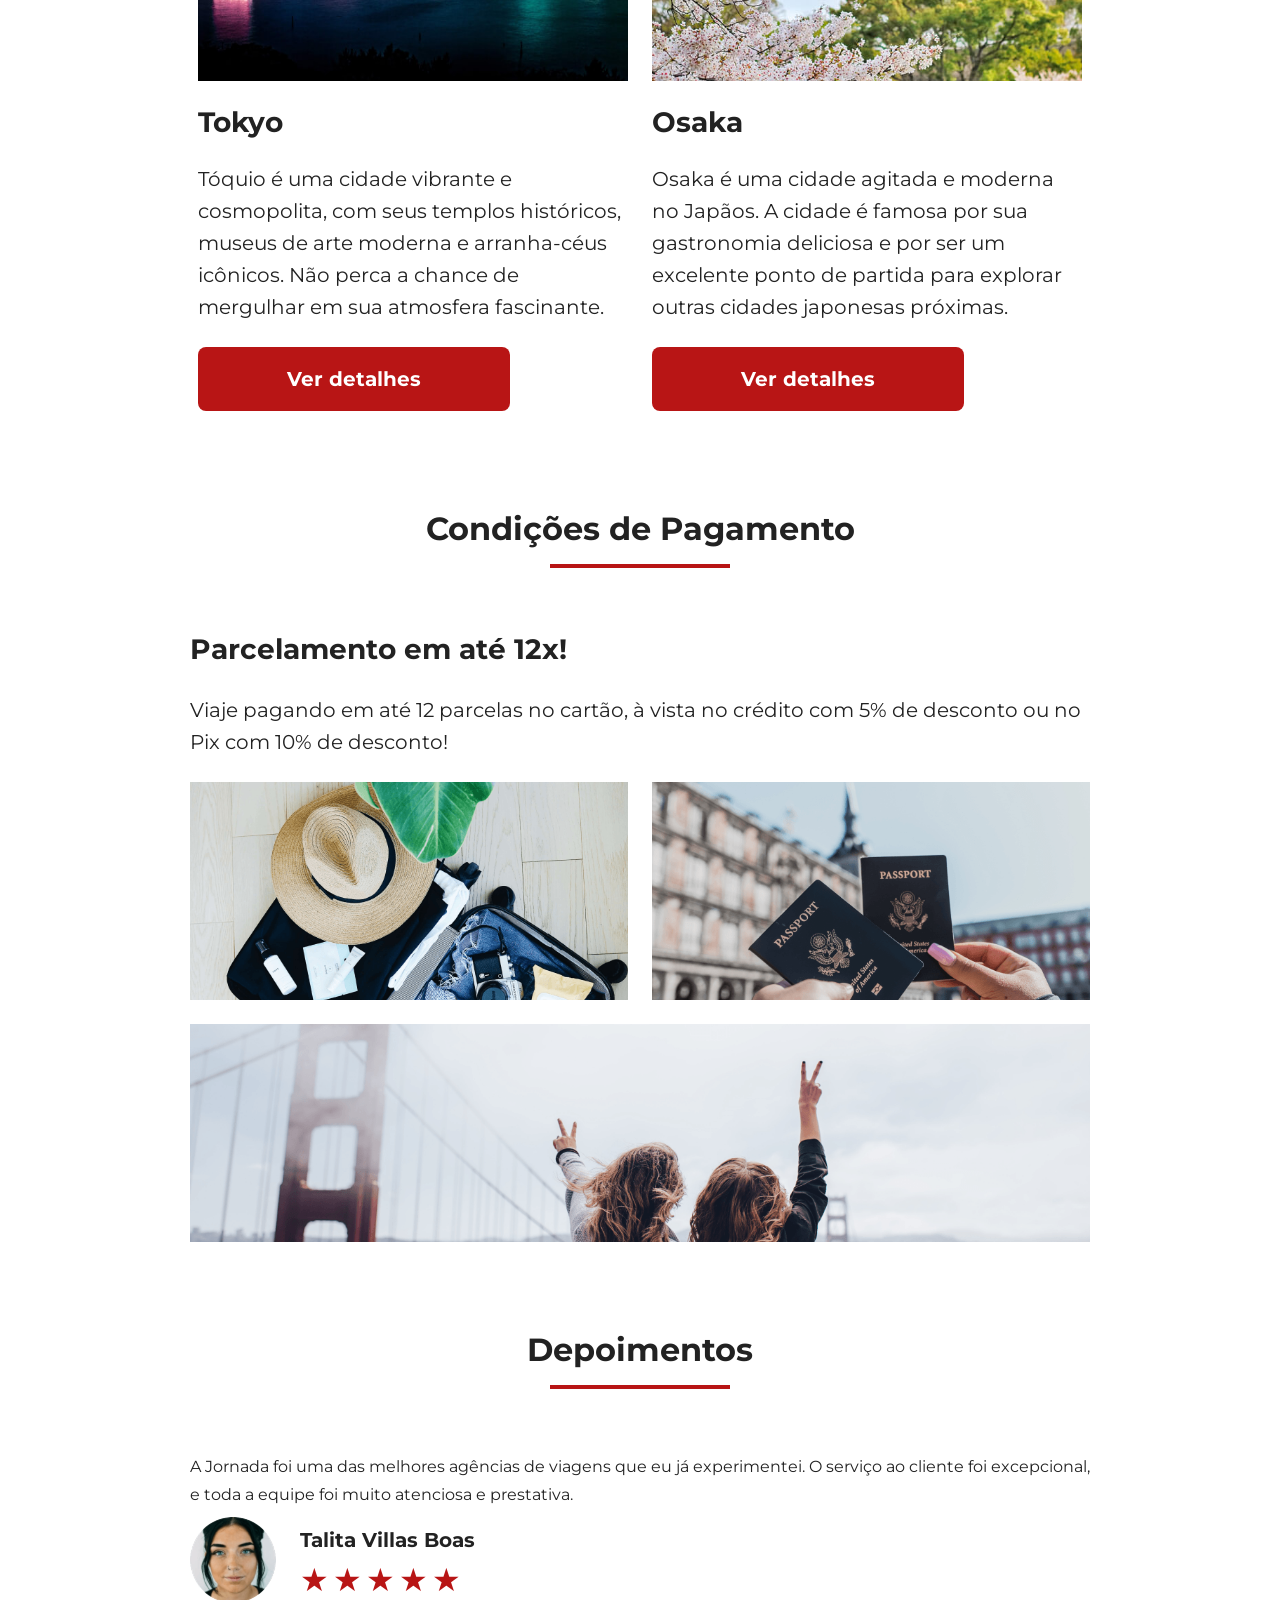
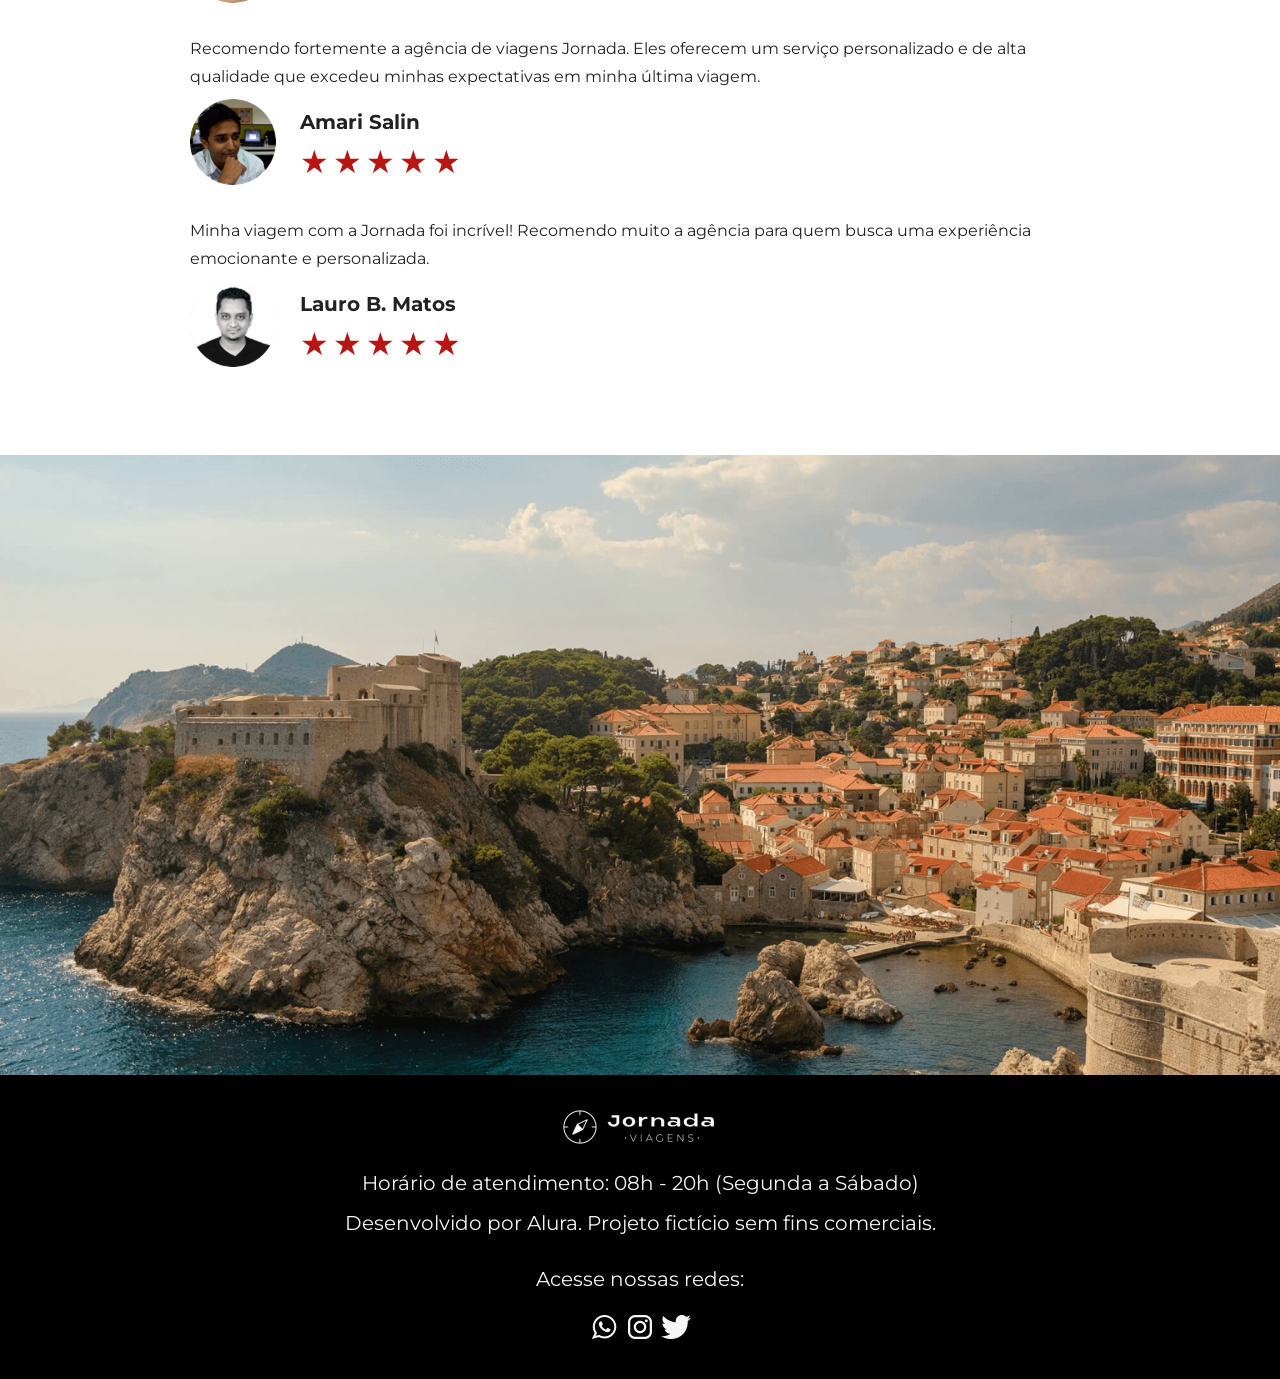
==== commit 1a12cb25: "Finaliza estilizacao" ====
--- a/index.html
+++ b/index.html
@@ -237,6 +237,9 @@
         </article>
       </div>
     </section>
+    <section class="hero bottom-hero">
+      <div class="hero-img"></div>
+    </section>
     <footer class="main-footer">
       <div class="footer-content">
           <img src="img/Logo-jornada-footer.png" alt="Logo do site Jornada Viagens">
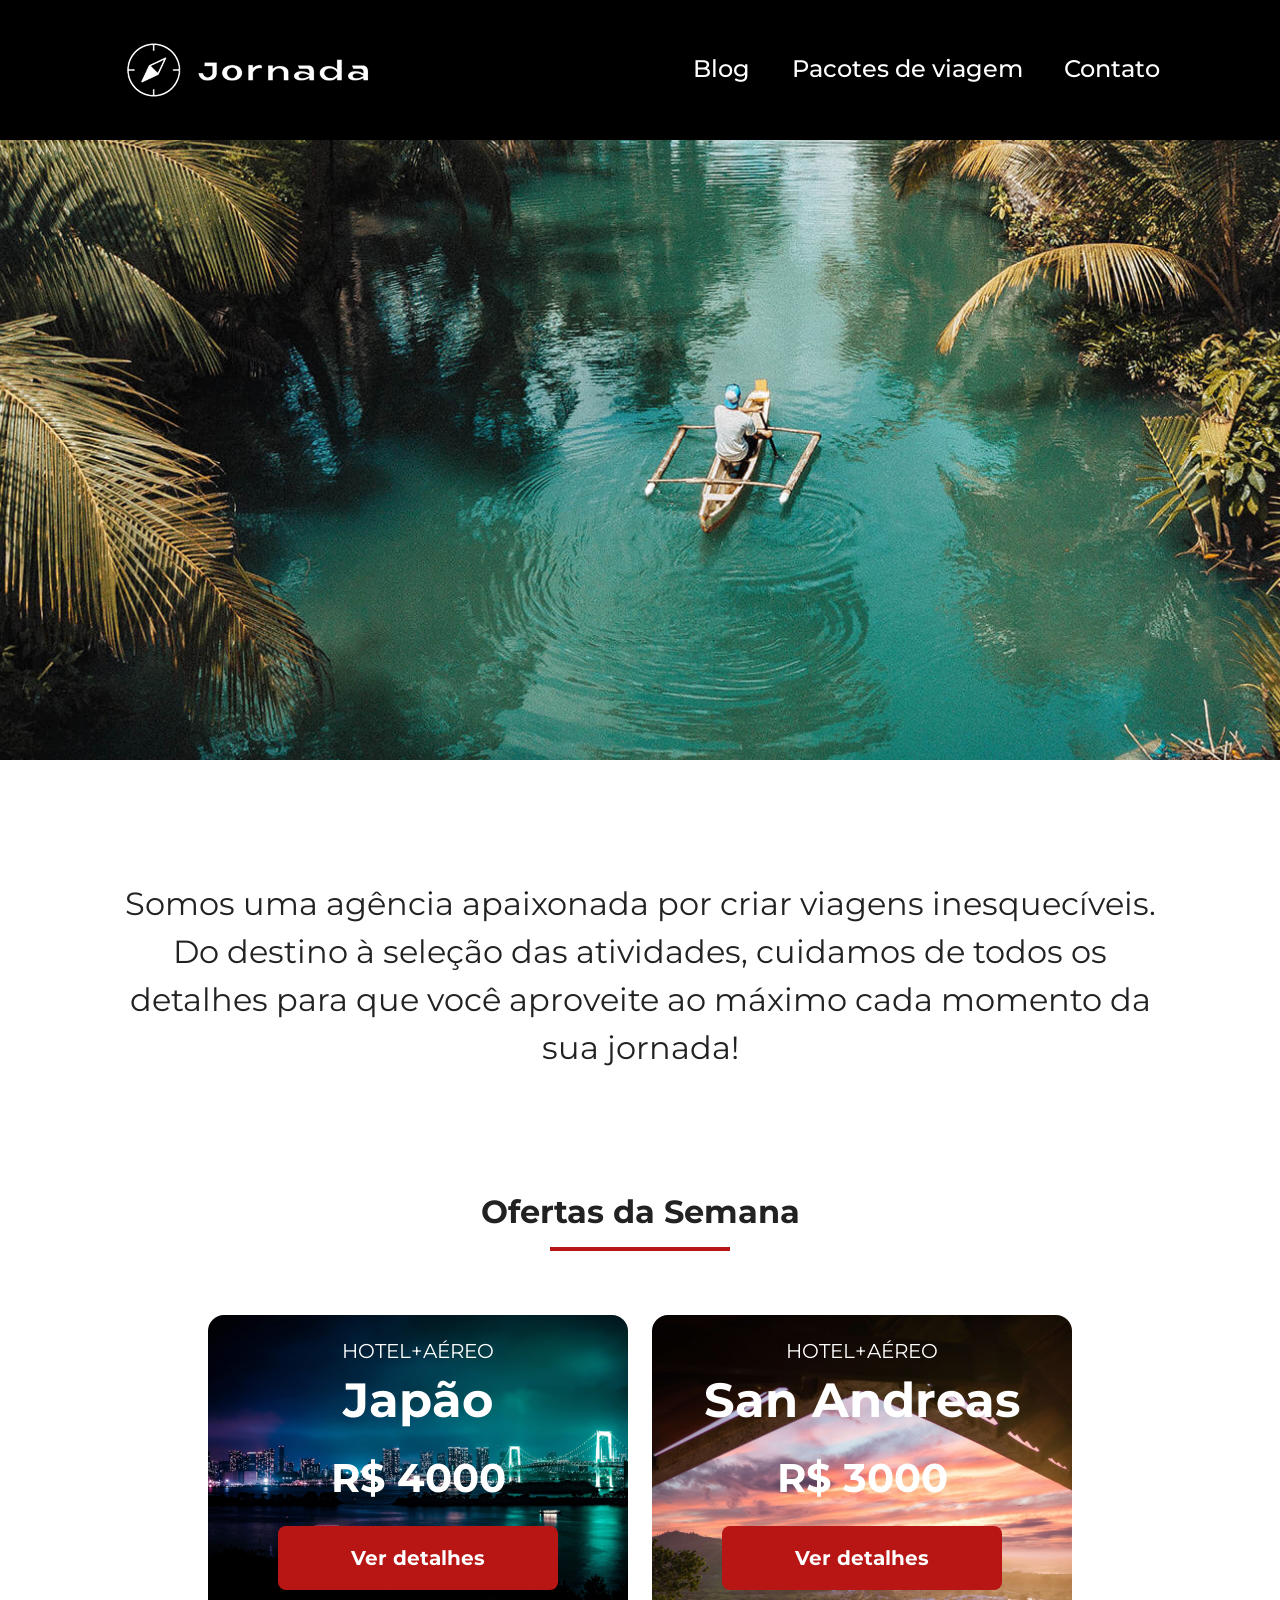
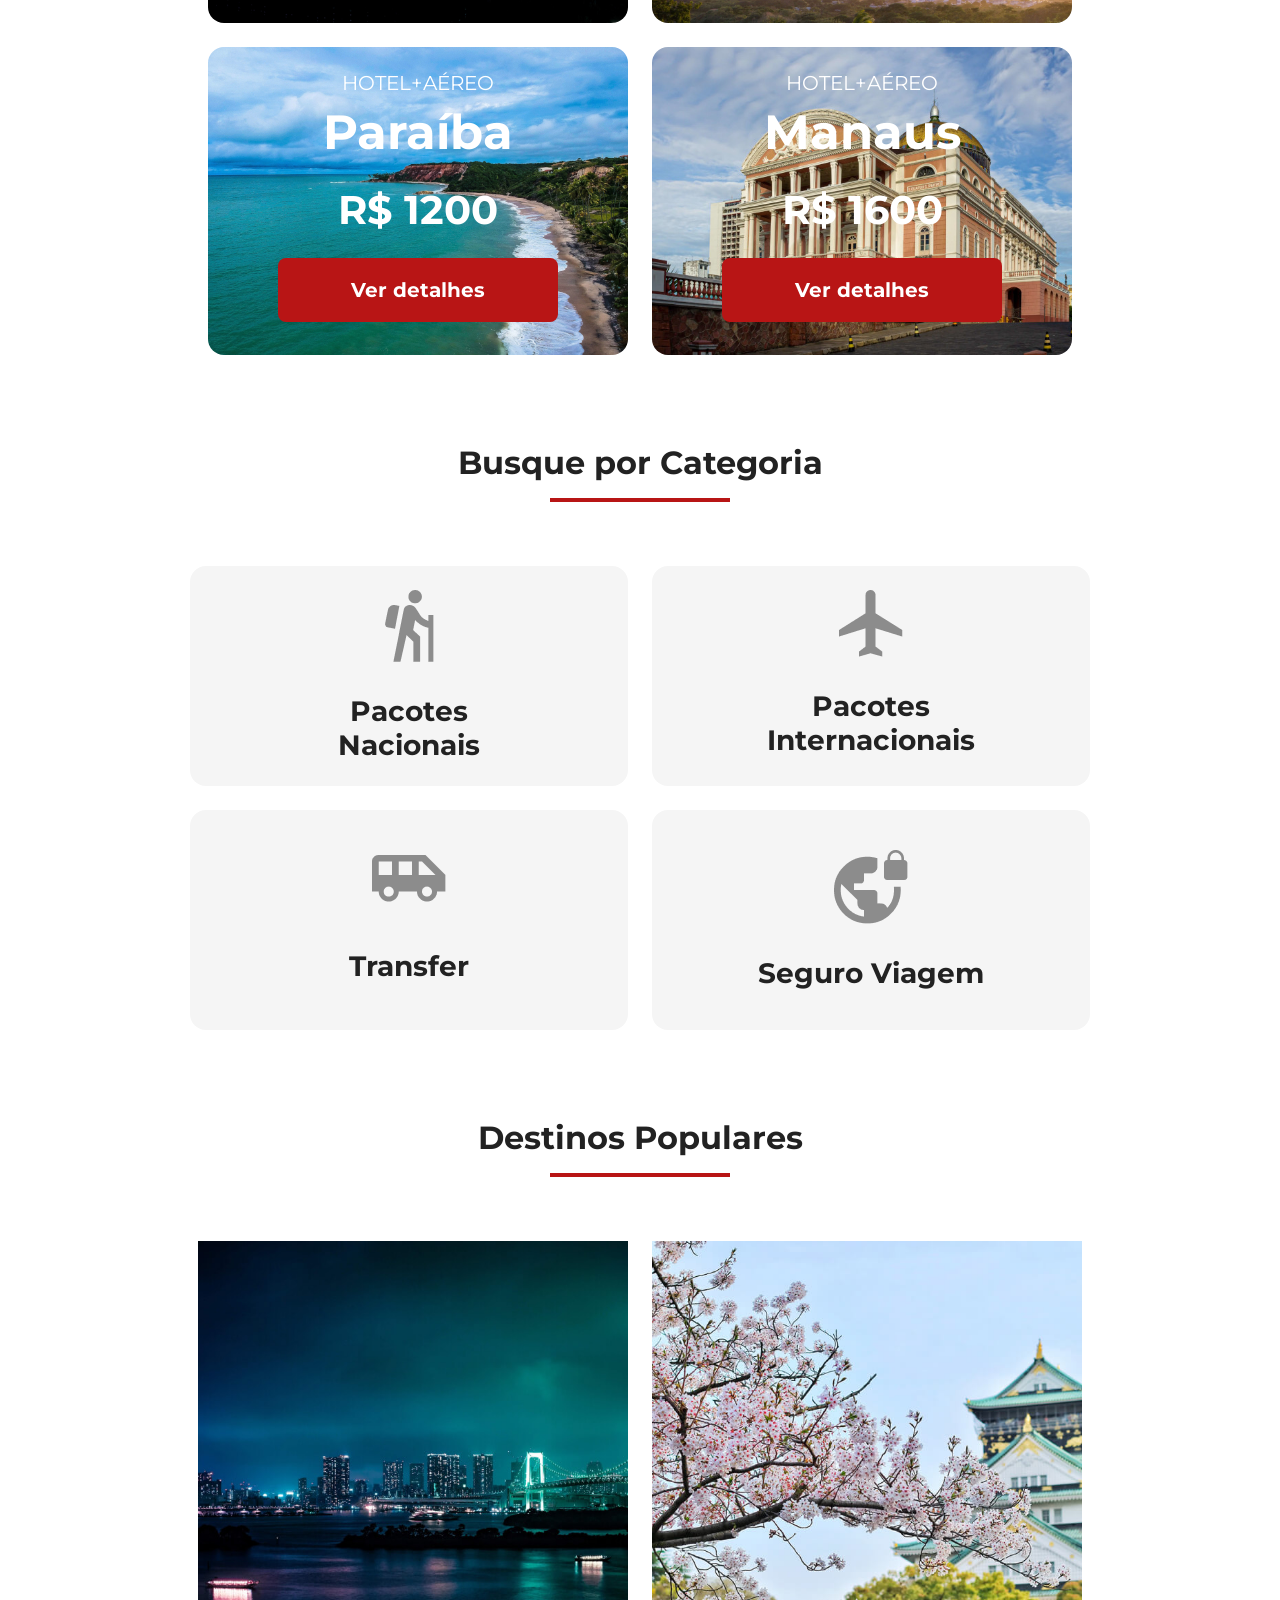
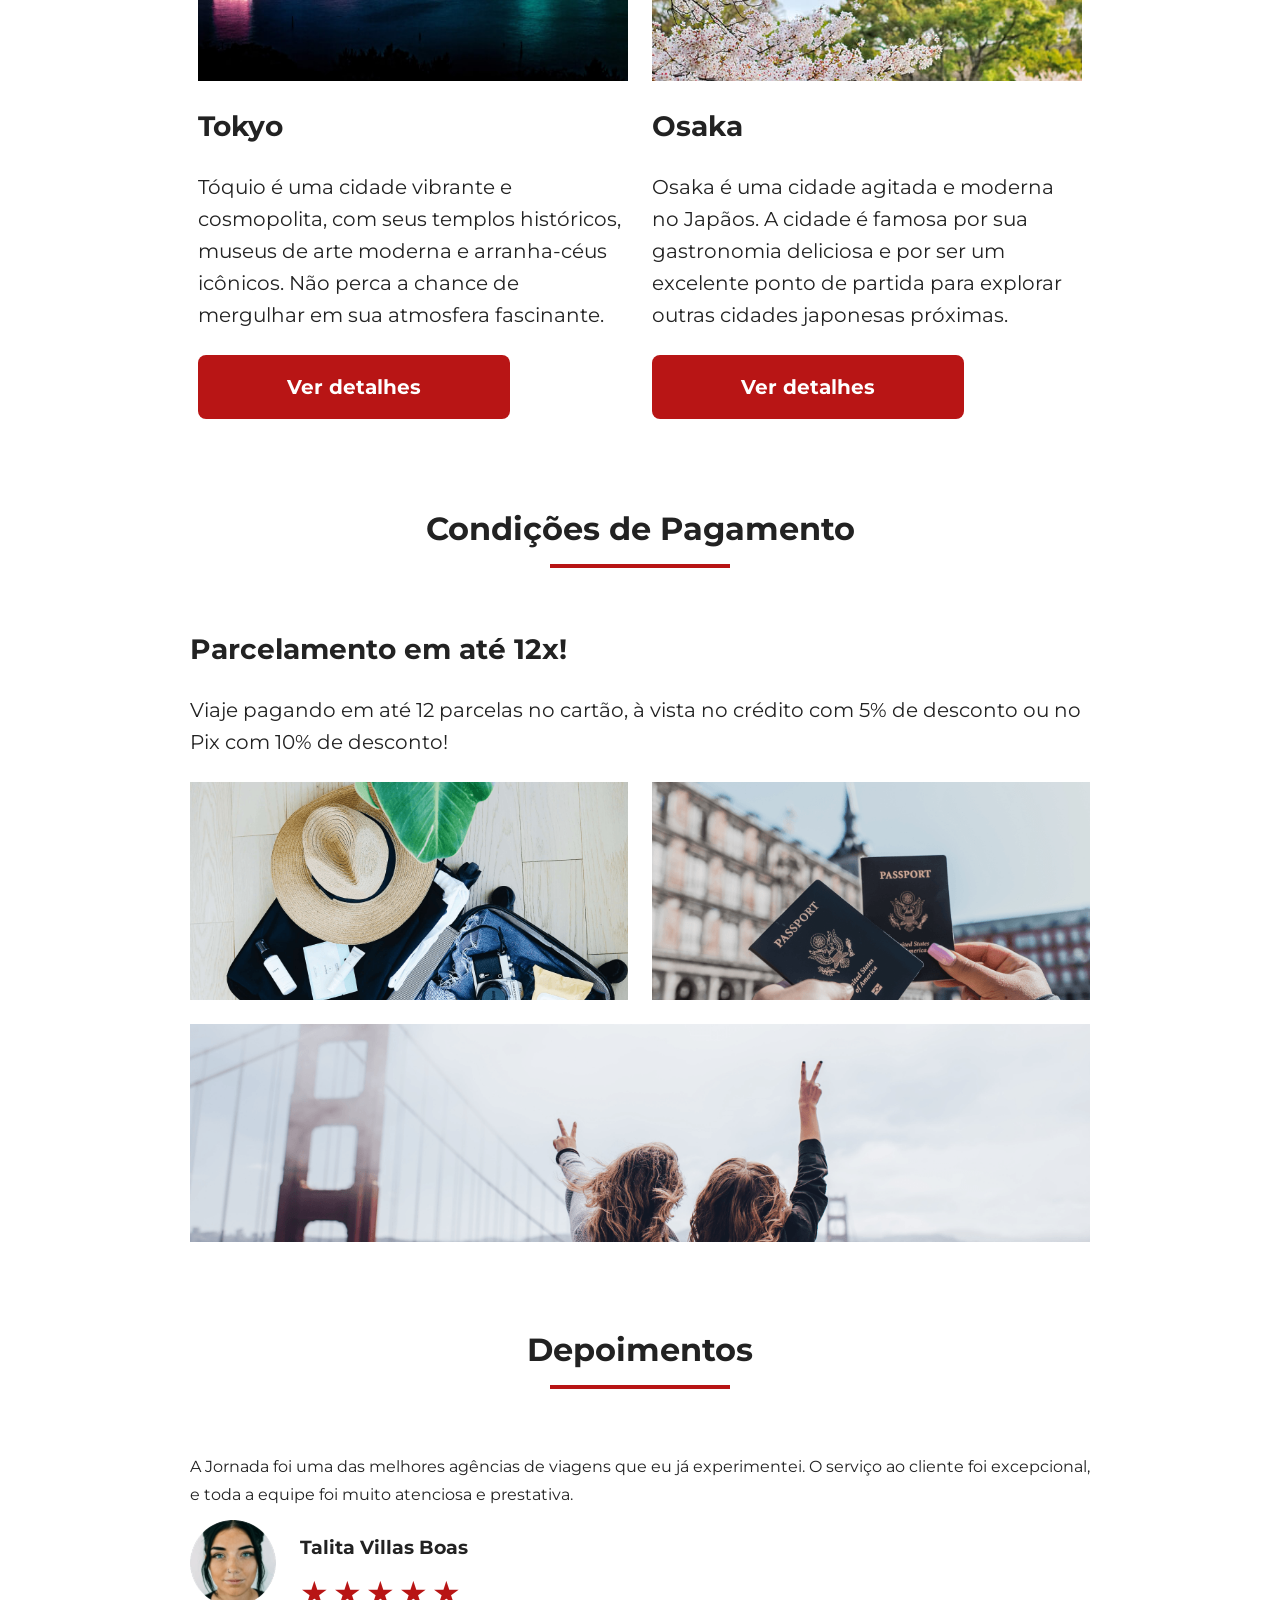
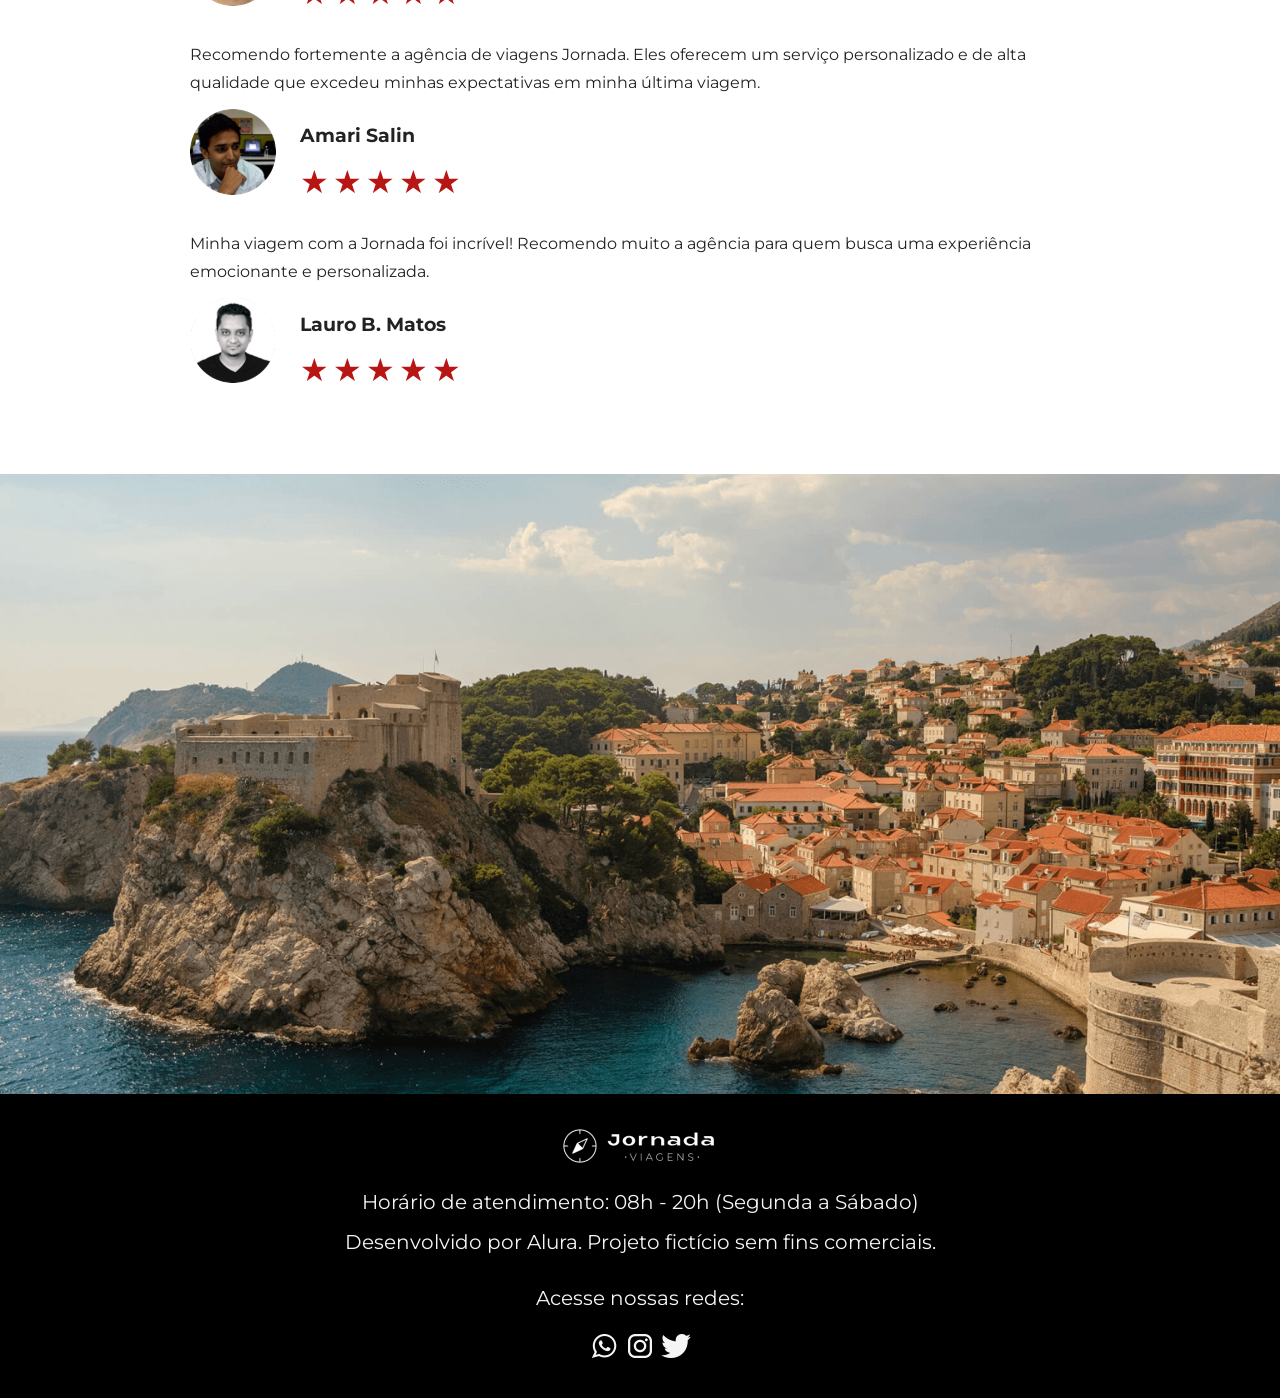
==== commit a8e948d6: "Adiciona tag main e melhor herarquia de titulos" ====
--- a/index.html
+++ b/index.html
@@ -44,6 +44,7 @@
         </nav>
       </div>
     </header>
+    <main>
     <section class="hero">
       <div class="hero-img"></div>
       <h2>
@@ -139,7 +140,7 @@
         <article class="items">
           <header>
             <div class="img-destination tokyo"></div>
-            <h4 class="content-title">Tokyo</h4>
+            <h3 class="content-title">Tokyo</h3>
             <p class="content-text">Tóquio é uma cidade vibrante e cosmopolita, com seus templos históricos, museus de arte moderna e arranha-céus icônicos. Não perca a chance de mergulhar em sua atmosfera fascinante.</p>
           </header>
           <footer>
@@ -149,7 +150,7 @@
         <article class="items">
           <header>
             <div class="img-destination osaka"></div>
-            <h4 class="content-title">Osaka</h4>
+            <h3 class="content-title">Osaka</h3>
             <p class="content-text">Osaka é uma cidade agitada e moderna no Japãos. A cidade é famosa por sua gastronomia deliciosa e por ser um excelente ponto de partida para explorar outras cidades japonesas próximas.</p>
           </header>
           <footer>
@@ -188,7 +189,7 @@
           <footer>
             <img src="img/talita-villas.png" alt="Imagem de perfil da cliente Talita Villas Boas">
             <div class="profile-content">
-              <h4>Talita Villas Boas</h4>
+              <h3>Talita Villas Boas</h3>
               <div class="rating">
                 <span class="star">★</span>
                 <span class="star">★</span>
@@ -206,7 +207,7 @@
           <footer>
             <img src="img/amari-salin.png" alt="Imagem de perfil do cliente Amari Salin">
             <div class="profile-content">
-              <h4>Amari Salin</h4>
+              <h3>Amari Salin</h3>
               <div class="rating">
                 <span class="star">★</span>
                 <span class="star">★</span>
@@ -224,7 +225,7 @@
           <footer>
             <img src="img/lauro-matos.png" alt="Imagem de perfil do cliente Lauro B. Matos">
             <div class="profile-content">
-              <h4>Lauro B. Matos</h4>
+              <h3>Lauro B. Matos</h3>
               <div class="rating">
                 <span class="star">★</span>
                 <span class="star">★</span>
@@ -240,6 +241,7 @@
     <section class="hero bottom-hero">
       <div class="hero-img"></div>
     </section>
+    </main>
     <footer class="main-footer">
       <div class="footer-content">
           <img src="img/Logo-jornada-footer.png" alt="Logo do site Jornada Viagens">
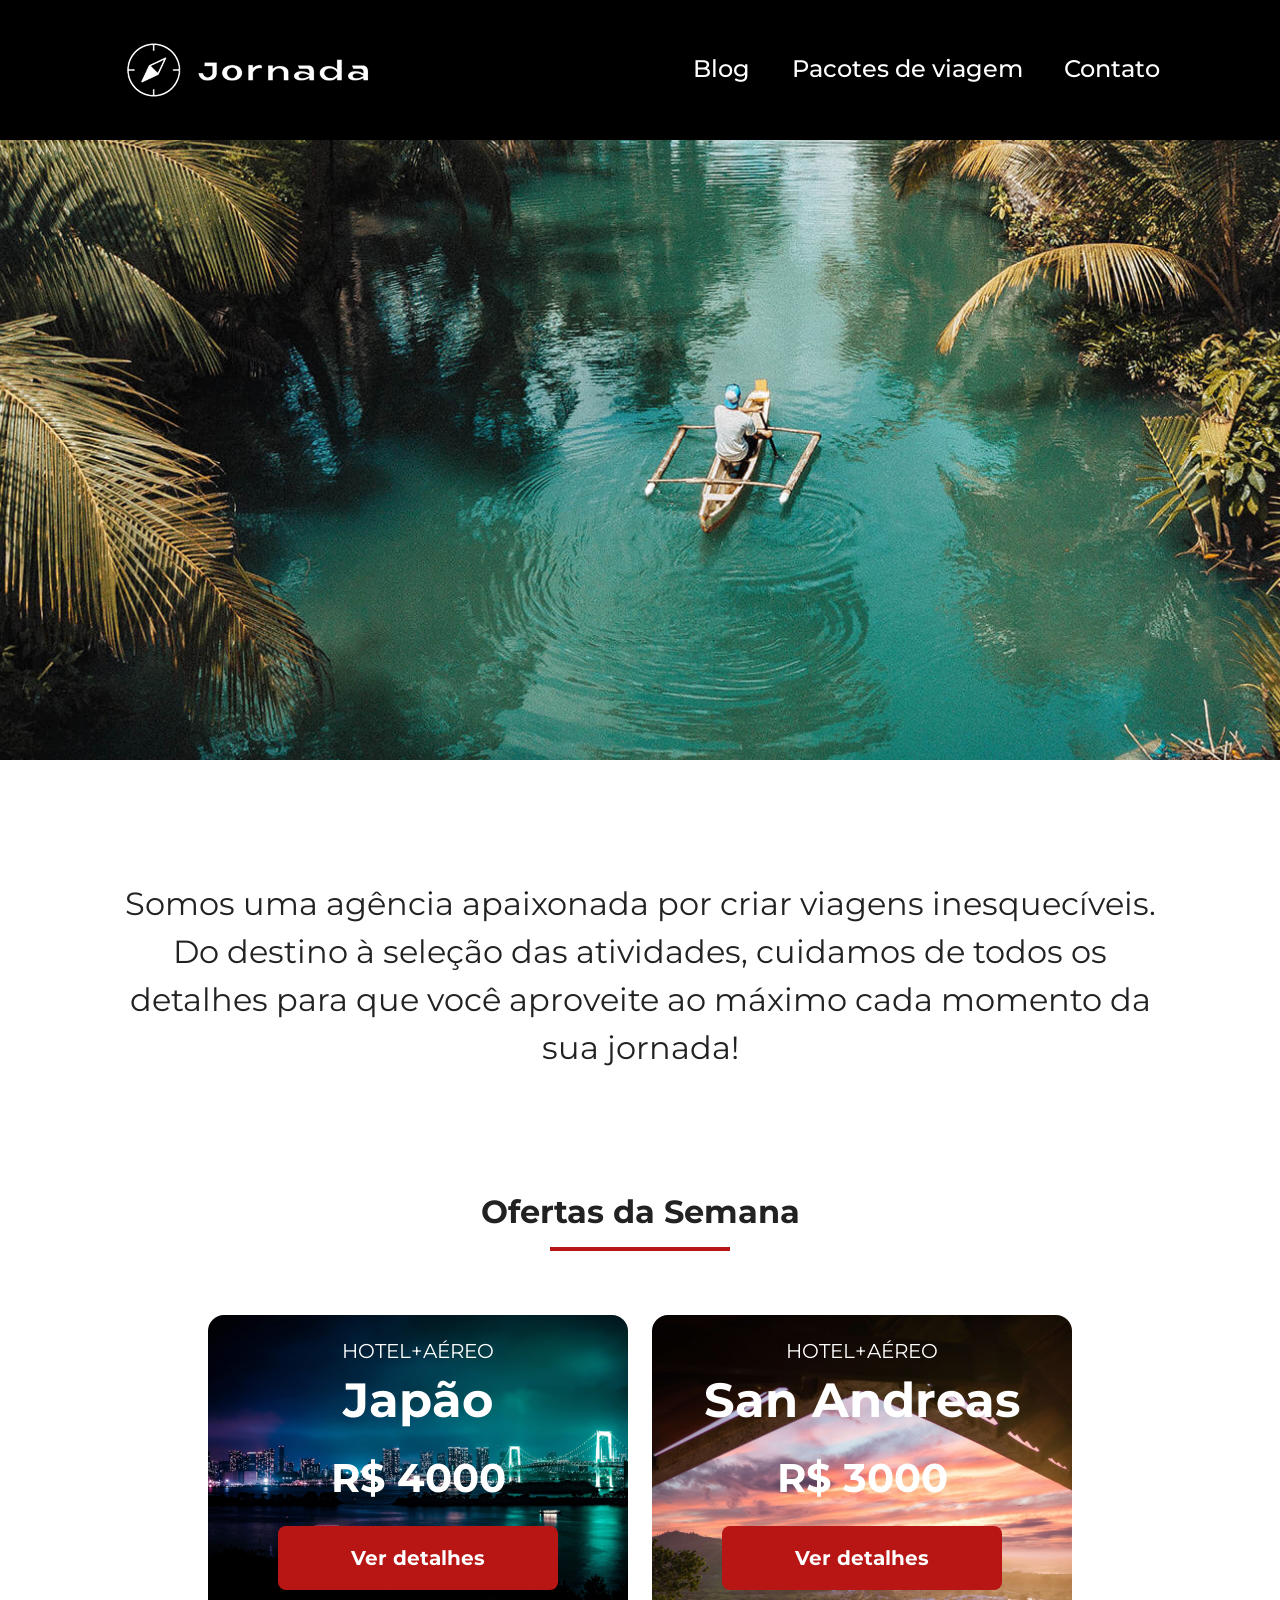
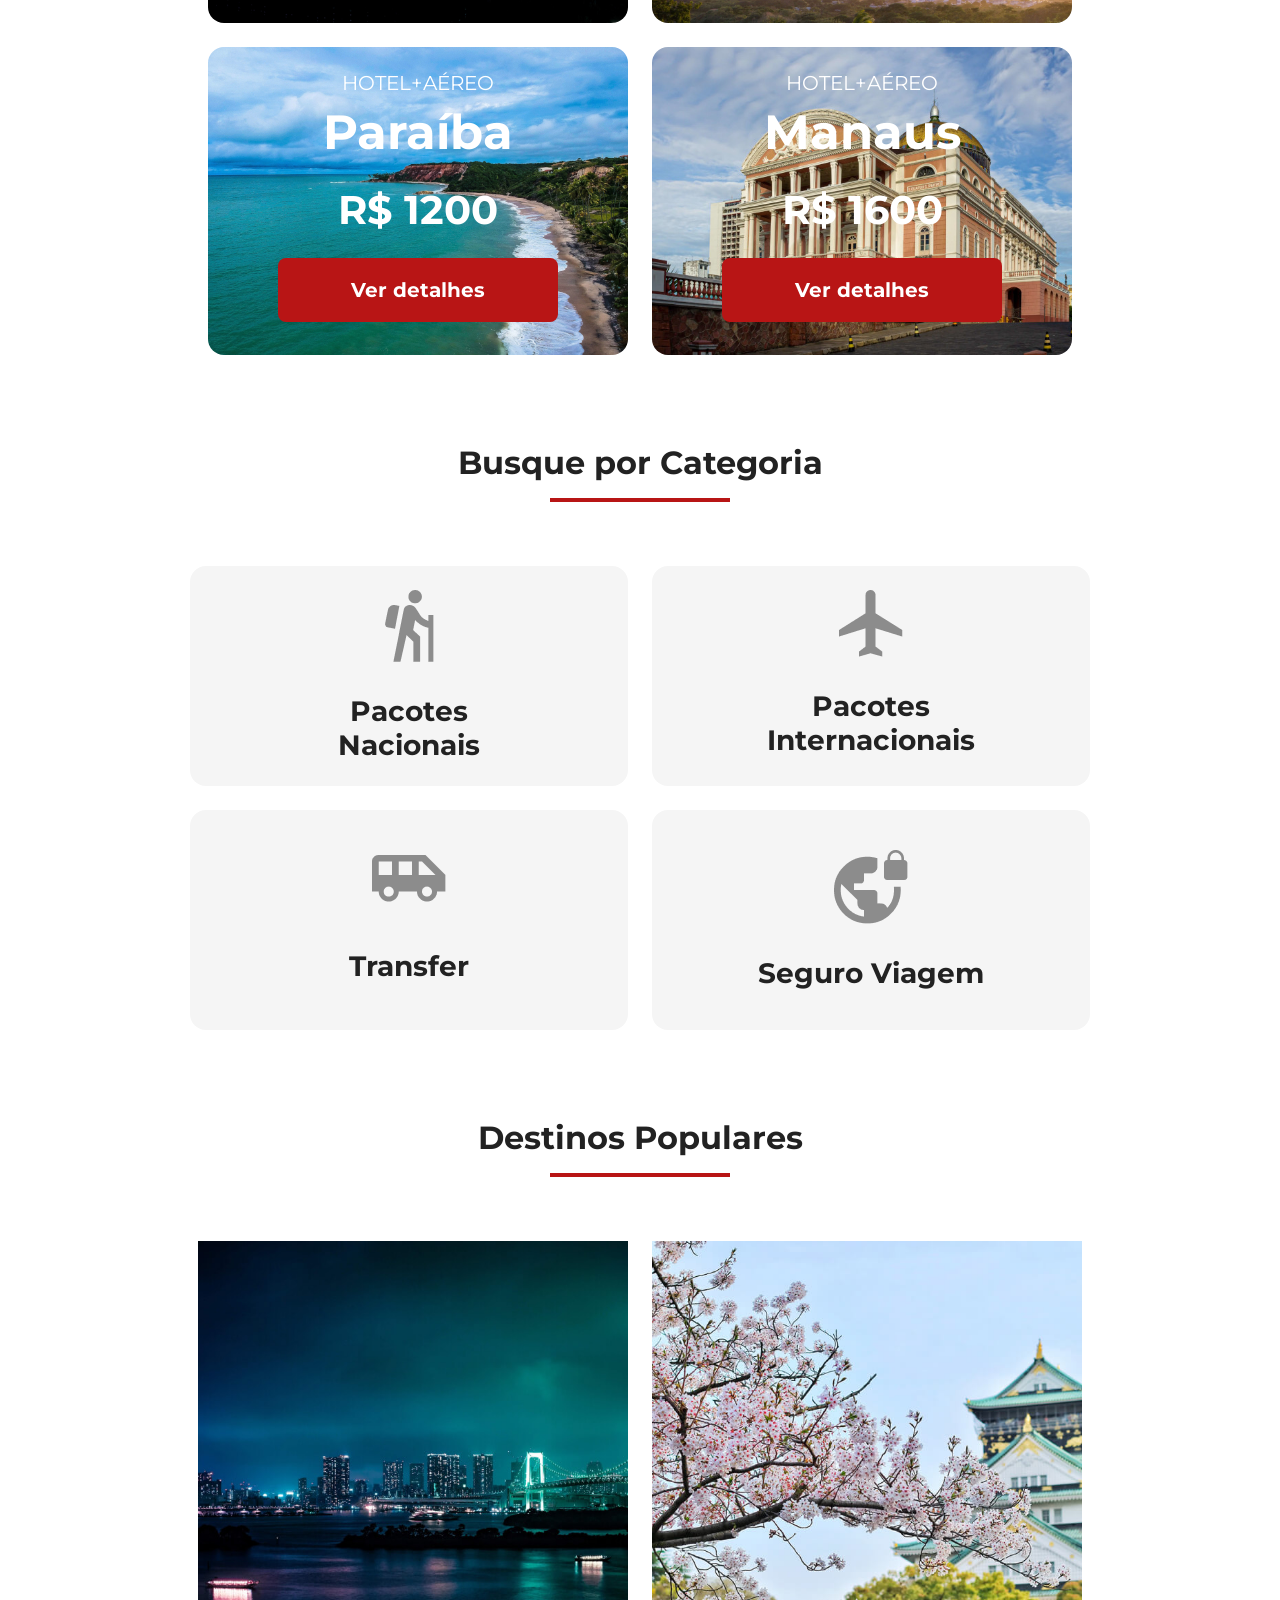
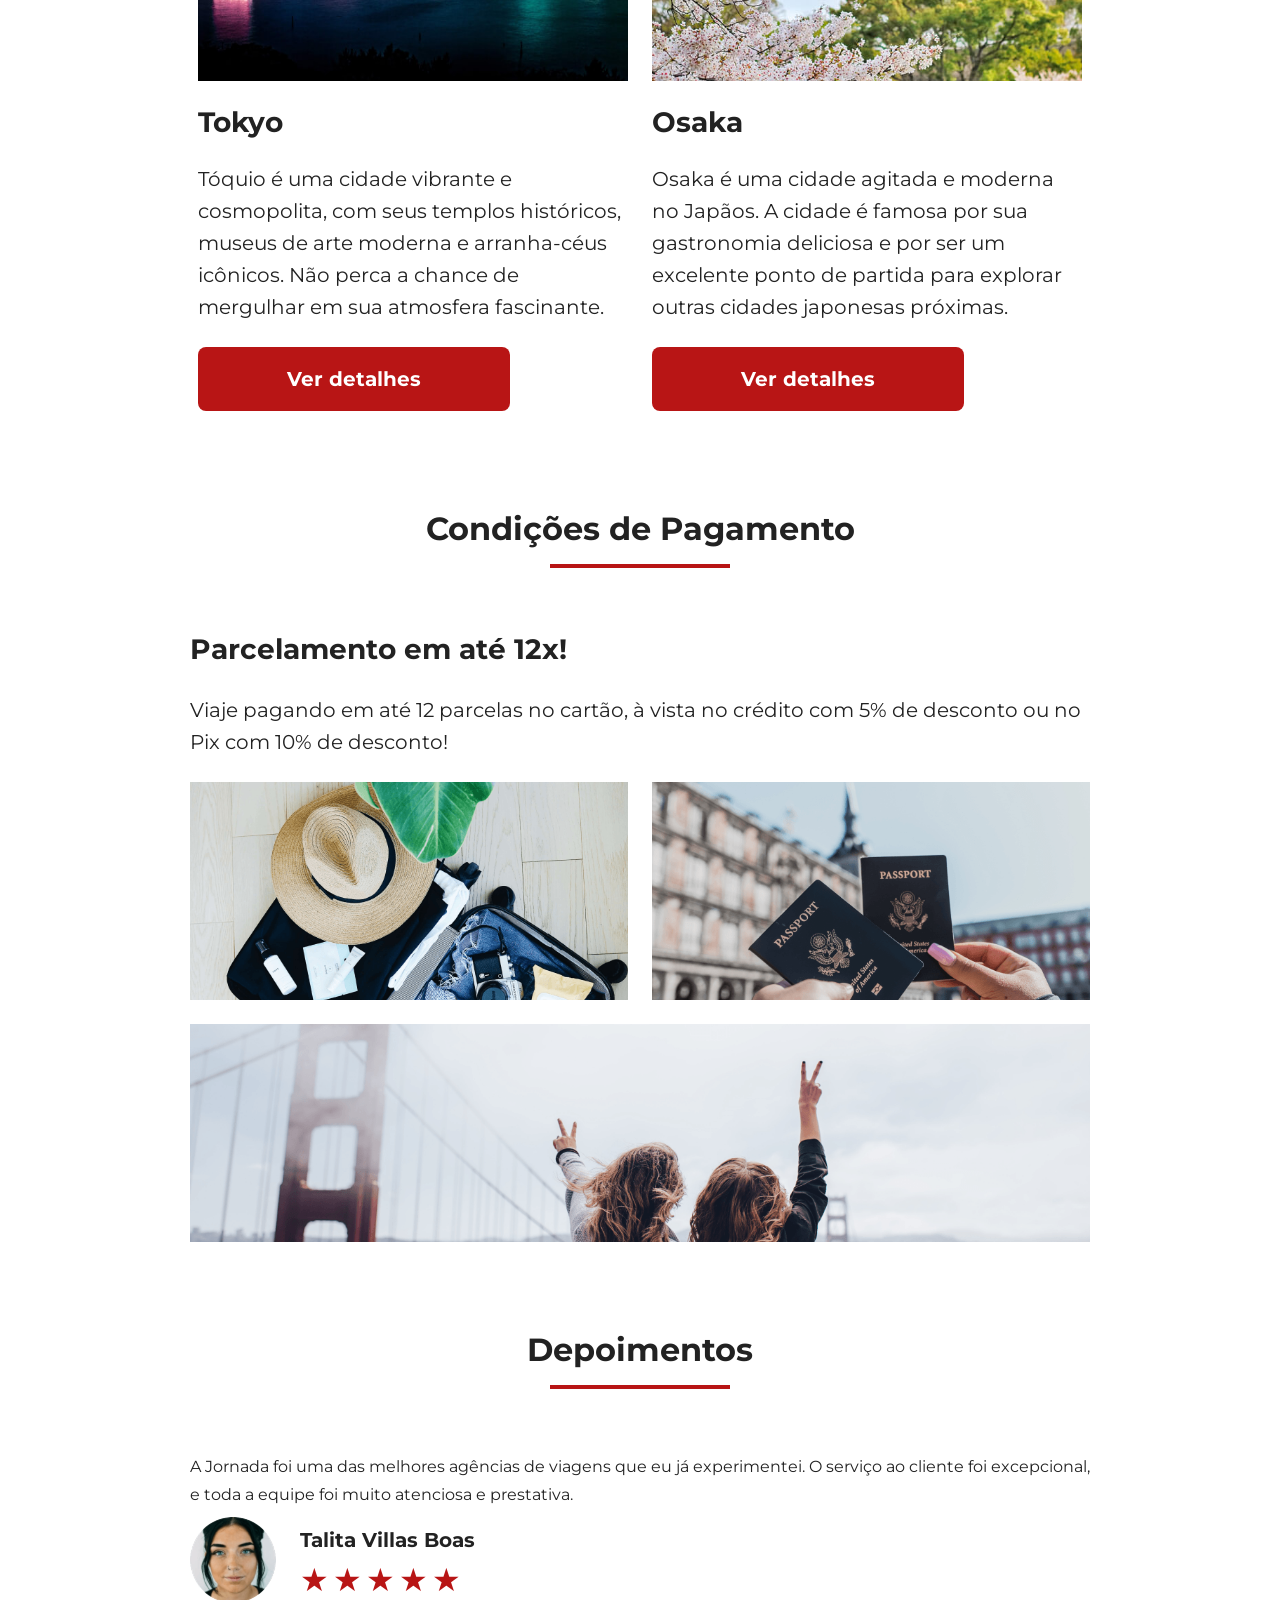
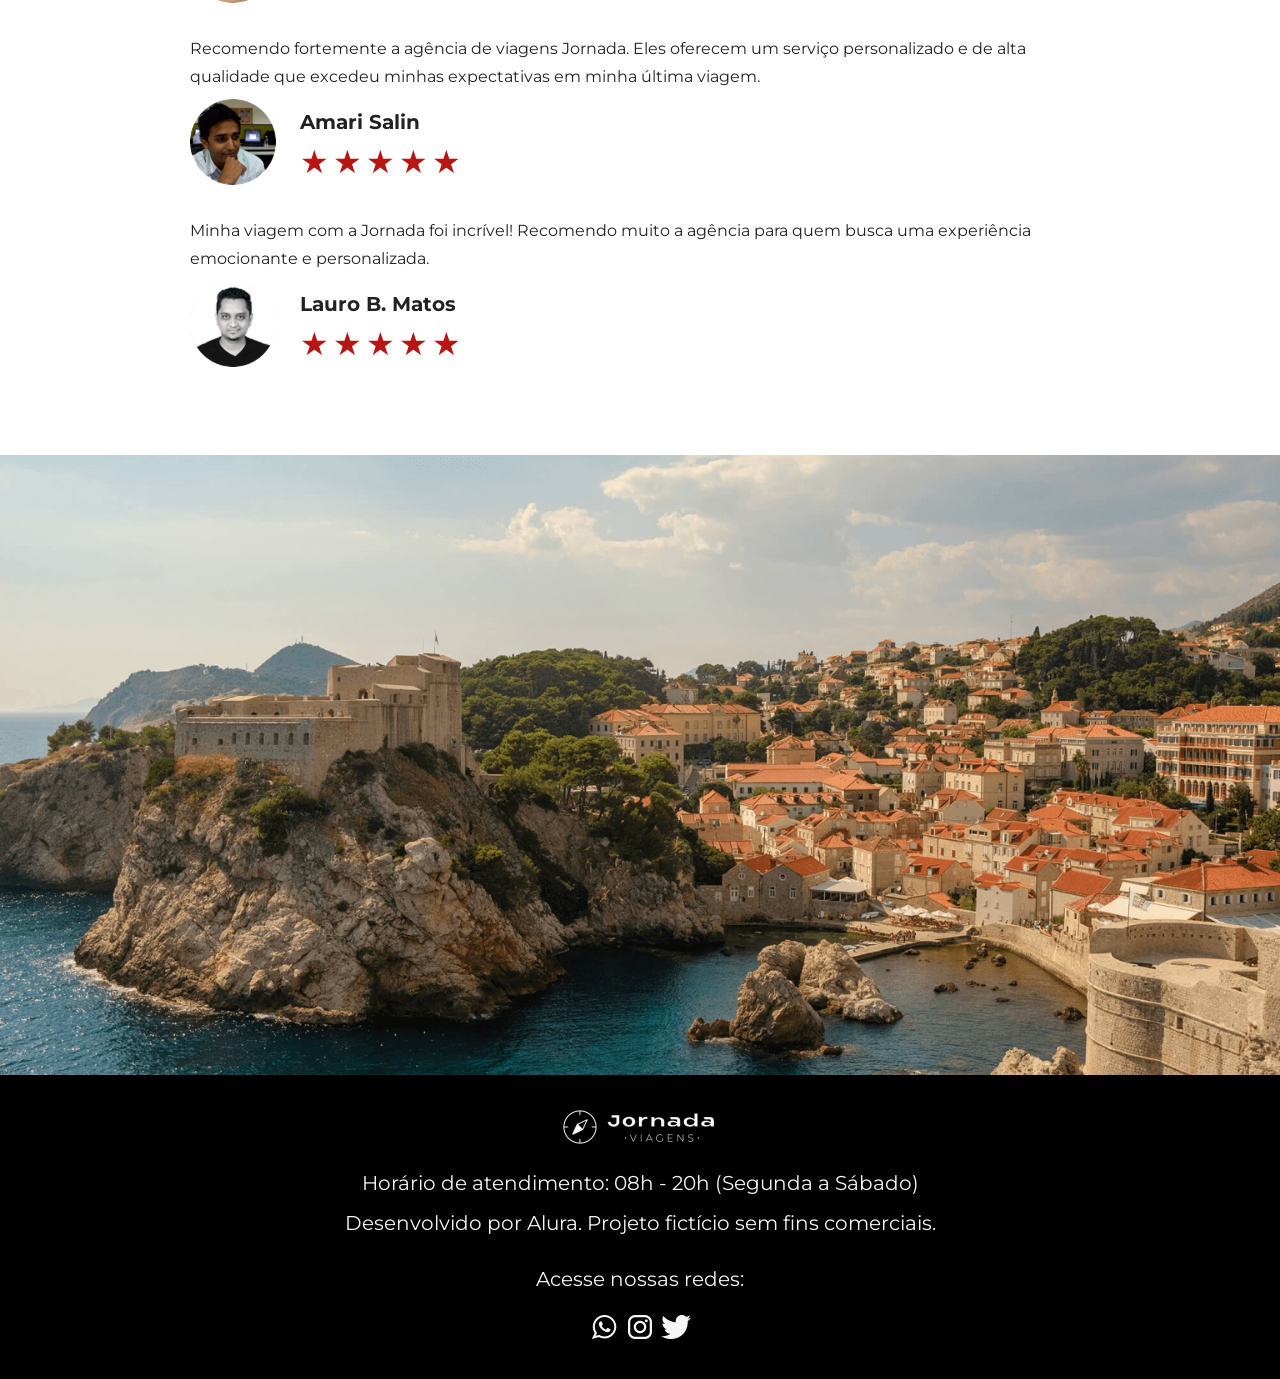
==== commit fba399fa: "Adiciona meta description" ====
--- a/index.html
+++ b/index.html
@@ -3,6 +3,15 @@
   <head>
     <meta charset="UTF-8" />
     <meta name="viewport" content="width=device-width, initial-scale=1.0" />
+
+    <meta name="description" content="Jornada Viagens - Agencie sua viagem inesquecível conosco, cuidamos de todos detalhes para que você aproveite o máximo cada momento.">
+    <meta name="og:title" content="Jornada viagens">
+    <meta name="og:description" content="Somos uma agência apaixonada por criar viagens inesquecíveis. Cuidamos do destino à seleção das atividades.">
+    <meta name="og:image" content="https://isla-ctrl.github.io/jornada-viagens/img/hero-tablet.jpg">
+    <meta name="og:type" content="website">
+    <meta name="og:url" content="https://isla-ctrl.github.io/jornada-viagens/">
+
+    <link rel="icon" href="favico.png" type="image/png">
     <link rel="stylesheet" href="CSS/style.css" />
     <title>Jornada Viagens</title>
   </head>
